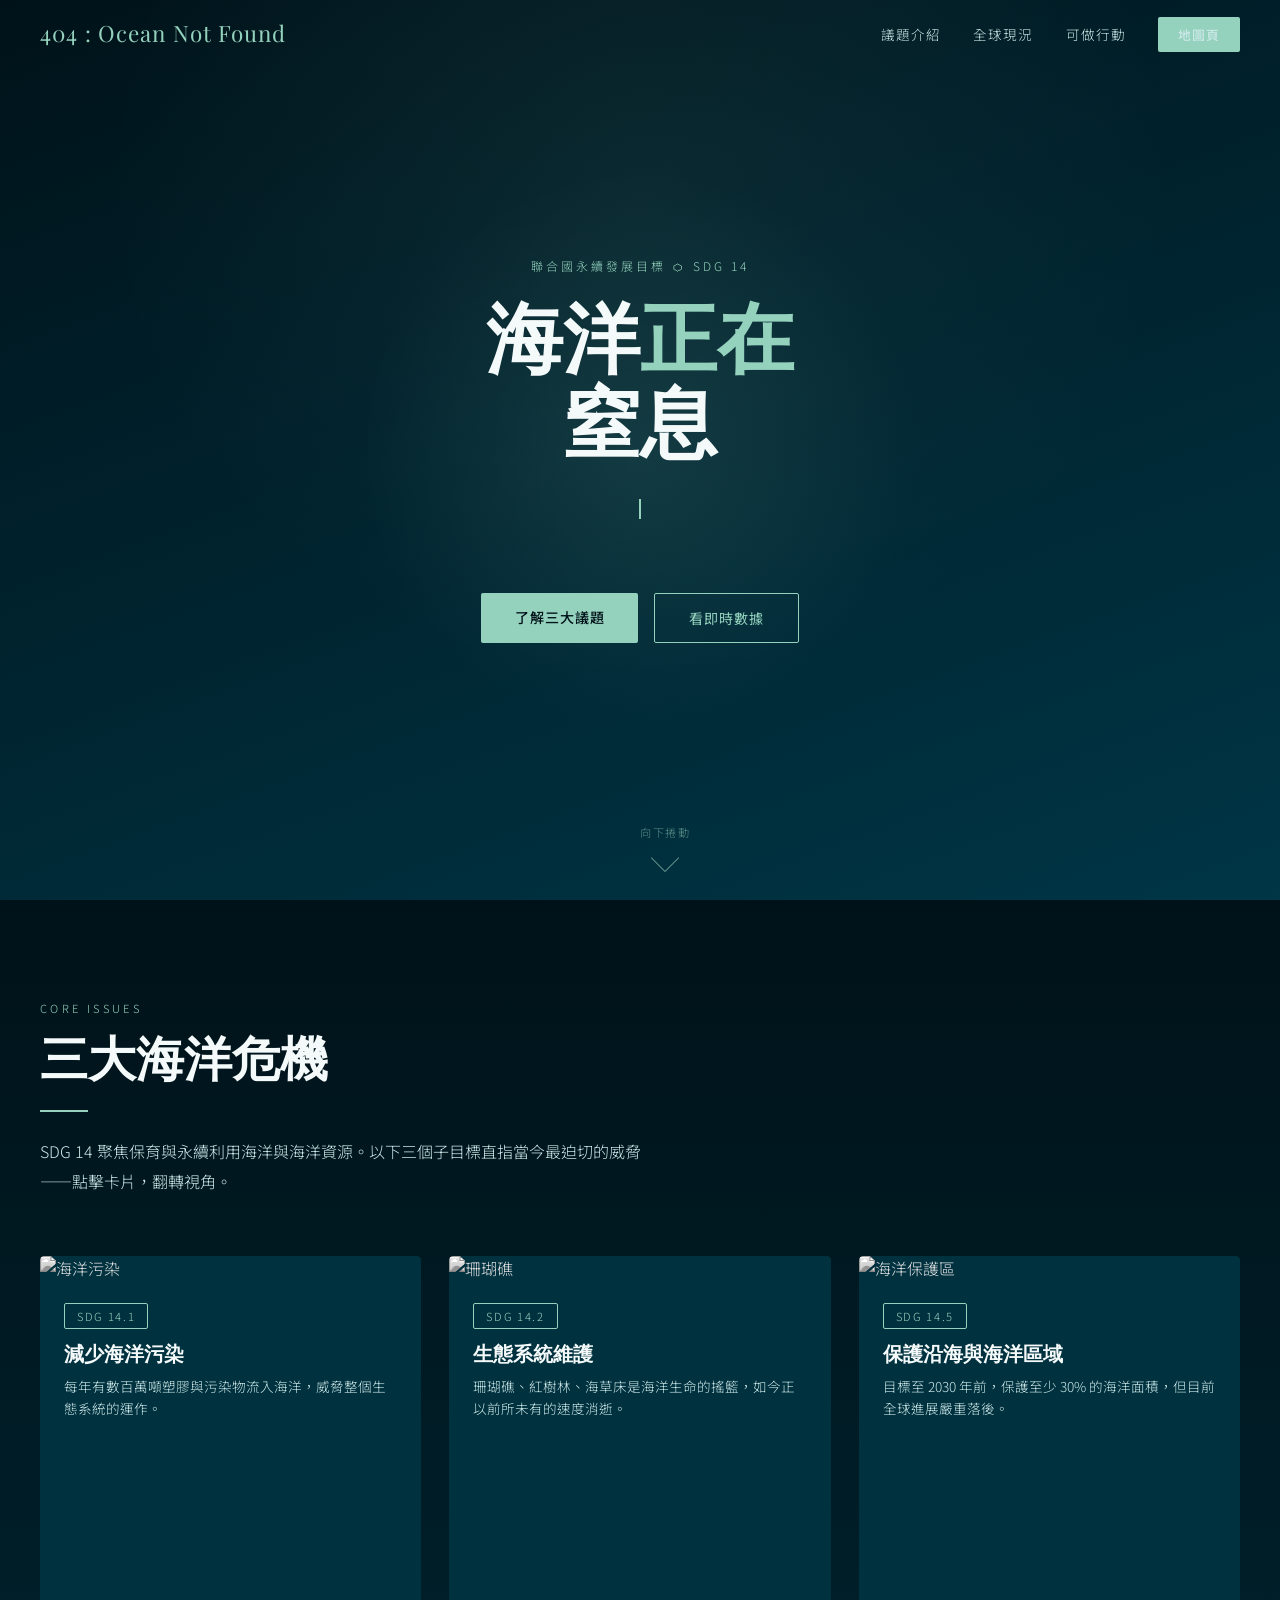
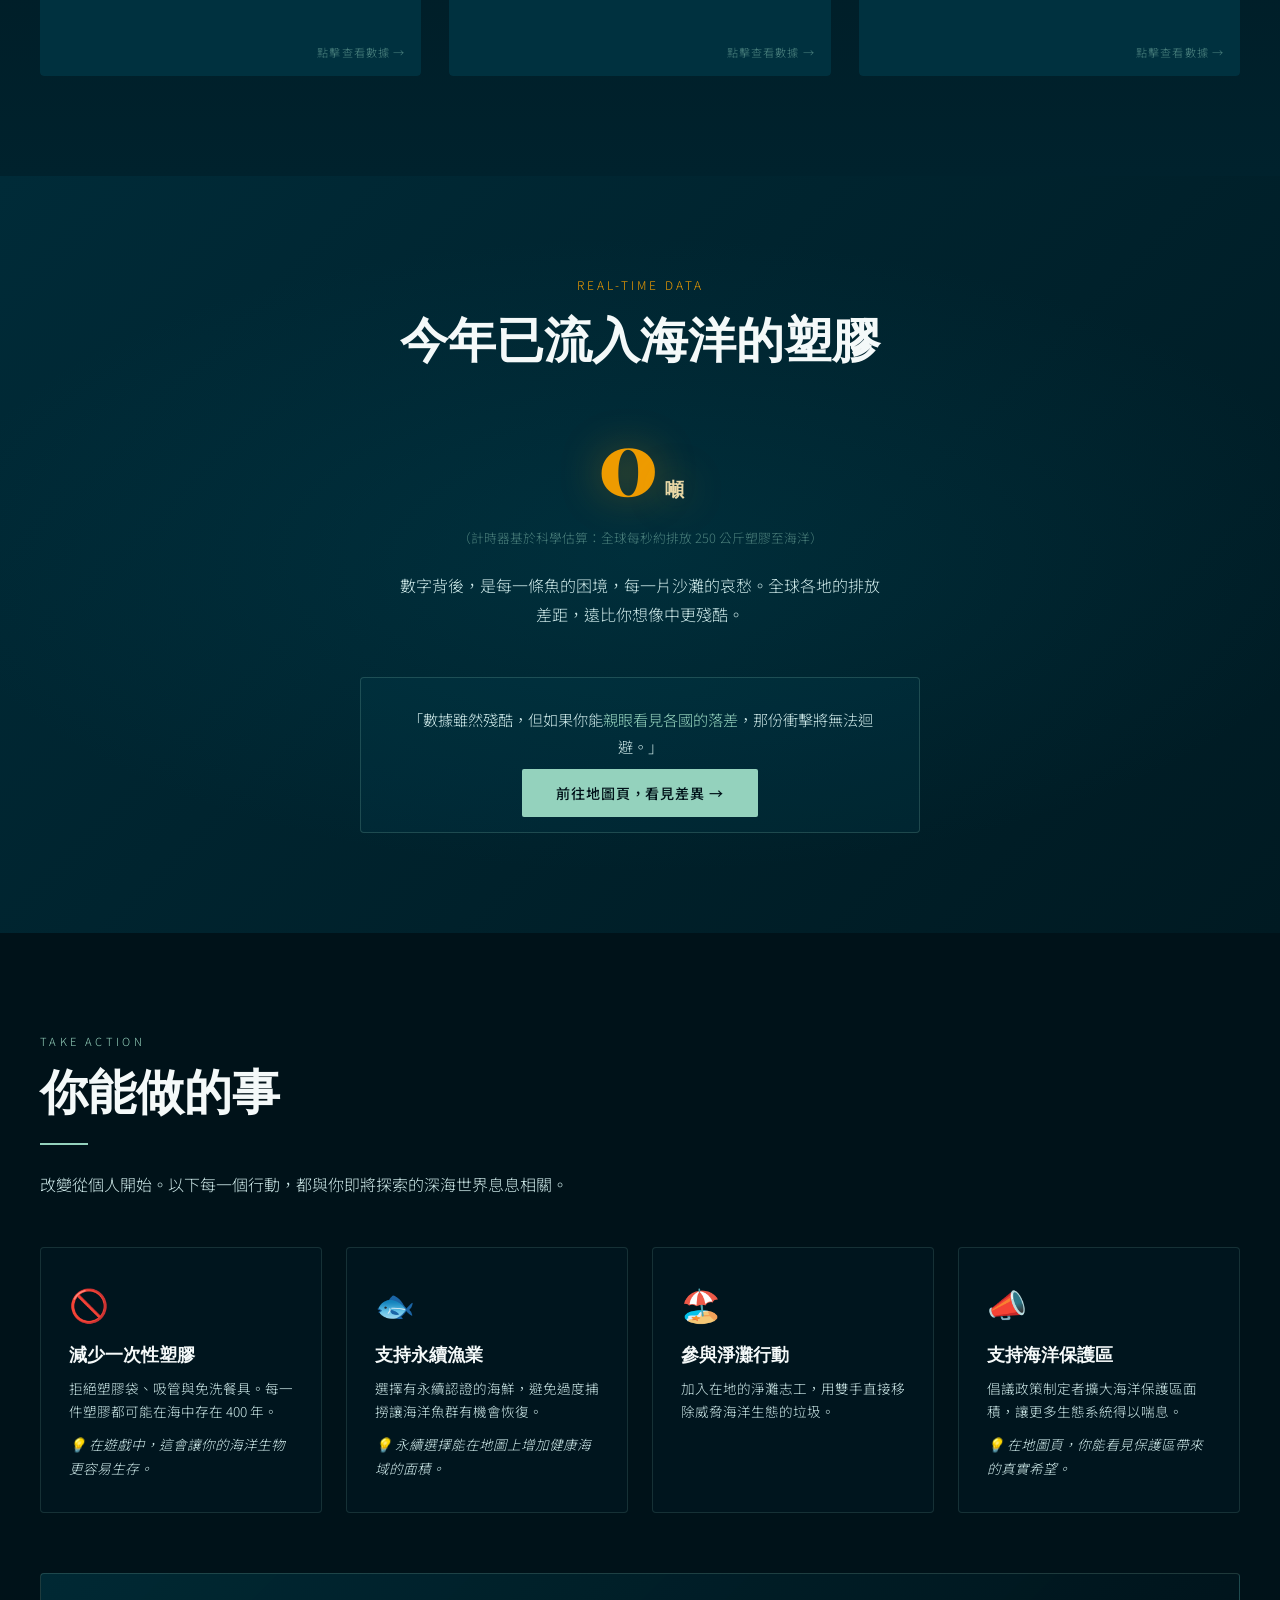
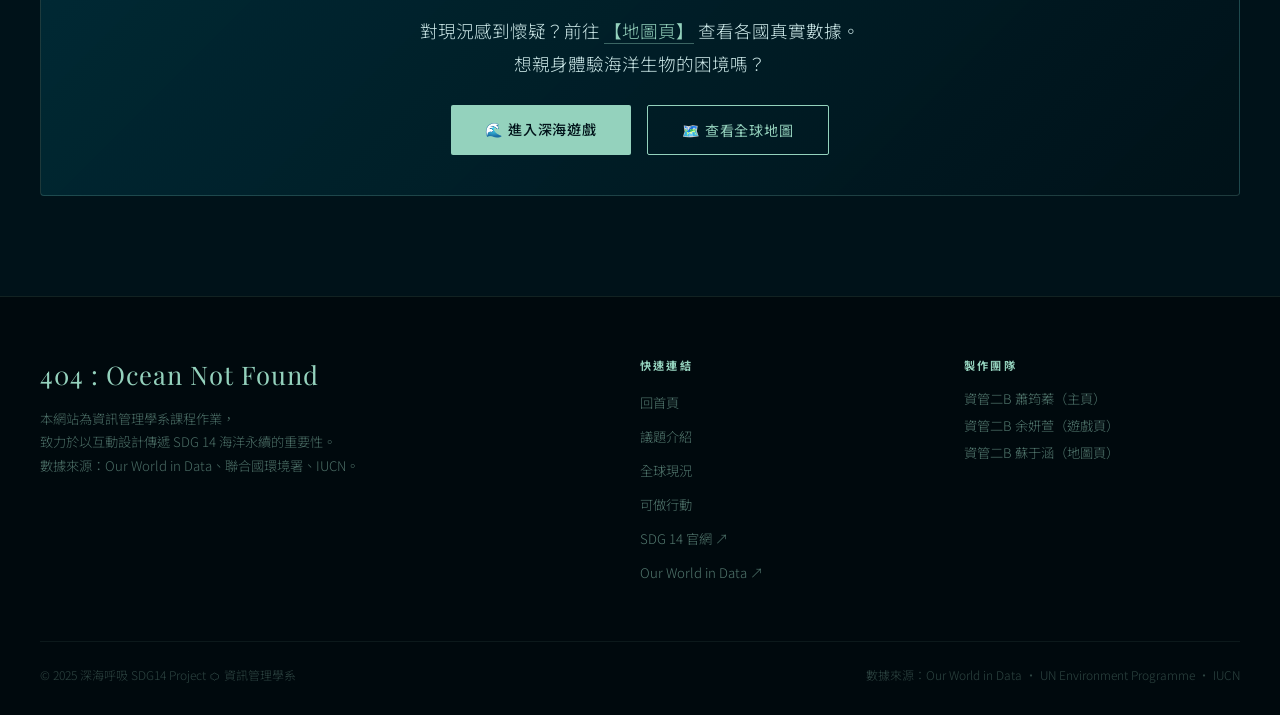
==== index.html @ afb2bb62 "4/29" ====
<!DOCTYPE html>
<html lang="zh-TW">
<head>
  <meta charset="UTF-8" />
  <meta name="viewport" content="width=device-width, initial-scale=1.0" />
  <title>深海呼吸 — SDG 14 海洋生命</title>
  <link rel="preconnect" href="https://fonts.googleapis.com" />
  <link rel="preconnect" href="https://fonts.gstatic.com" crossorigin />
  <link href="https://fonts.googleapis.com/css2?family=Playfair+Display:wght@700;900&family=Noto+Sans+TC:wght@300;400;500&display=swap" rel="stylesheet" />
  <link rel="stylesheet" href="https://cdnjs.cloudflare.com/ajax/libs/aos/2.3.4/aos.css" />

  <style>
    /* ===== CSS VARIABLES ===== */
    :root {
      --deep:   #001219;
      --dark:   #005F73;
      --mid:    #0A7088;
      --mint:   #94D2BD;
      --warn:   #EE9B00;
      --light:  #E9D8A6;
      --white:  #F4F9F9;
      --text:   #cce8e8;
    }

    /* ===== RESET & BASE ===== */
    *, *::before, *::after { box-sizing: border-box; margin: 0; padding: 0; }
    html { scroll-behavior: smooth; }
    body {
      background: var(--deep);
      color: var(--text);
      font-family: 'Noto Sans TC', sans-serif;
      font-weight: 300;
      overflow-x: hidden;
    }

    /* ===== NAVBAR ===== */
    #navbar {
      position: fixed; top: 0; left: 0; width: 100%; z-index: 1000;
      padding: 18px 40px;
      display: flex; align-items: center; justify-content: space-between;
      transition: background 0.5s, backdrop-filter 0.5s, box-shadow 0.5s;
    }
    #navbar.scrolled {
      background: rgba(0,18,25,0.92);
      backdrop-filter: blur(14px);
      box-shadow: 0 2px 24px rgba(0,0,0,0.5);
    }
    .nav-logo {
      font-family: 'Playfair Display', serif;
      font-size: 1.4rem;
      color: var(--mint);
      letter-spacing: 0.04em;
    }
    .nav-links { display: flex; gap: 32px; list-style: none; }
    .nav-links a {
      color: var(--text); text-decoration: none; font-size: 0.85rem;
      letter-spacing: 0.08em; text-transform: uppercase;
      position: relative; padding-bottom: 4px;
      transition: color 0.3s;
    }
    .nav-links a::after {
      content: ''; position: absolute; bottom: 0; left: 0;
      width: 0; height: 1px; background: var(--mint);
      transition: width 0.3s;
    }
    .nav-links a:hover { color: var(--mint); }
    .nav-links a:hover::after { width: 100%; }

    /* ===== HERO ===== */
    #hero {
      position: relative; height: 100vh; overflow: hidden;
      display: flex; align-items: center; justify-content: center;
    }
    .hero-bg {
      position: absolute; inset: 0;
      background: linear-gradient(160deg, #001219 0%, #003d4f 40%, #005F73 70%, #001219 100%);
      background-size: 300% 300%;
      animation: oceanFlow 12s ease-in-out infinite;
    }
    @keyframes oceanFlow {
      0%   { background-position: 0% 50%; }
      50%  { background-position: 100% 50%; }
      100% { background-position: 0% 50%; }
    }
    /* Light ray overlay */
    .hero-bg::before {
      content: '';
      position: absolute; inset: 0;
      background: radial-gradient(ellipse 60% 80% at 50% 20%, rgba(148,210,189,0.07) 0%, transparent 70%);
      animation: rayPulse 8s ease-in-out infinite;
    }
    @keyframes rayPulse {
      0%, 100% { opacity: 0.5; transform: scaleY(1); }
      50%       { opacity: 1;   transform: scaleY(1.15); }
    }

    /* Bubbles */
    .bubbles { position: absolute; inset: 0; pointer-events: none; overflow: hidden; }
    .bubble {
      position: absolute; border-radius: 50%;
      border: 1px solid rgba(148,210,189,0.3);
      animation: rise linear infinite;
      bottom: -60px;
    }
    .bubble:nth-child(1)  { width:10px; height:10px; left:10%;  animation-duration:12s; animation-delay:0s;  }
    .bubble:nth-child(2)  { width:16px; height:16px; left:25%;  animation-duration:16s; animation-delay:2s;  }
    .bubble:nth-child(3)  { width:7px;  height:7px;  left:40%;  animation-duration:10s; animation-delay:1s;  }
    .bubble:nth-child(4)  { width:20px; height:20px; left:55%;  animation-duration:18s; animation-delay:4s;  }
    .bubble:nth-child(5)  { width:12px; height:12px; left:70%;  animation-duration:14s; animation-delay:0.5s; }
    .bubble:nth-child(6)  { width:8px;  height:8px;  left:82%;  animation-duration:11s; animation-delay:3s;  }
    .bubble:nth-child(7)  { width:14px; height:14px; left:90%;  animation-duration:15s; animation-delay:1.5s; }
    .bubble:nth-child(8)  { width:6px;  height:6px;  left:5%;   animation-duration:9s;  animation-delay:2.5s; }
    @keyframes rise {
      0%   { transform: translateY(0) translateX(0); opacity: 0; }
      10%  { opacity: 1; }
      90%  { opacity: 0.6; }
      100% { transform: translateY(-110vh) translateX(20px); opacity: 0; }
    }

    /* Mouse parallax glow */
    #hero-glow {
      position: absolute; inset: 0; pointer-events: none;
      background: radial-gradient(circle 400px at 50% 50%, rgba(148,210,189,0.1) 0%, transparent 70%);
      transition: background 0.1s;
    }

    /* Hero content */
    .hero-content {
      position: relative; z-index: 2;
      text-align: center; padding: 0 20px;
    }
    .hero-eyebrow {
      font-size: 0.75rem; letter-spacing: 0.25em; text-transform: uppercase;
      color: var(--mint); opacity: 0;
      animation: fadeUp 1s 0.4s forwards;
    }
    .hero-title {
      font-family: 'Playfair Display', serif;
      font-size: clamp(2.8rem, 6vw, 5.5rem);
      line-height: 1.1; font-weight: 900;
      color: var(--white); margin: 18px 0 28px;
      opacity: 0;
      animation: fadeUp 1s 0.8s forwards;
    }
    .hero-title span { color: var(--mint); }
    #typewriter-text {
      font-size: clamp(0.95rem, 1.8vw, 1.15rem);
      line-height: 1.9; color: var(--text);
      max-width: 680px; margin: 0 auto 40px;
      min-height: 3.5em;
      opacity: 0;
      animation: fadeUp 1s 1.2s forwards;
    }
    #cursor { display: inline-block; width: 2px; height: 1.1em; background: var(--mint); vertical-align: middle; animation: blink 0.7s infinite; }
    @keyframes blink { 0%,100%{opacity:1} 50%{opacity:0} }
    .hero-cta {
      opacity: 0;
      animation: fadeUp 1s 1.6s forwards;
      display: flex; gap: 16px; justify-content: center; flex-wrap: wrap;
    }
    .btn-primary {
      padding: 14px 34px; border-radius: 2px;
      background: var(--mint); color: var(--deep);
      font-family: 'Noto Sans TC', sans-serif; font-weight: 500;
      font-size: 0.88rem; letter-spacing: 0.06em;
      text-decoration: none; border: none; cursor: pointer;
      transition: transform 0.25s, box-shadow 0.25s, background 0.25s;
    }
    .btn-primary:hover { background: #b3e0d0; transform: translateY(-2px); box-shadow: 0 8px 30px rgba(148,210,189,0.3); }
    .btn-outline {
      padding: 14px 34px; border-radius: 2px;
      background: transparent; color: var(--mint);
      border: 1px solid var(--mint);
      font-family: 'Noto Sans TC', sans-serif; font-weight: 400;
      font-size: 0.88rem; letter-spacing: 0.06em;
      text-decoration: none; cursor: pointer;
      transition: transform 0.25s, background 0.25s, color 0.25s;
    }
    .btn-outline:hover { background: rgba(148,210,189,0.1); transform: translateY(-2px); }

    @keyframes fadeUp {
      from { opacity: 0; transform: translateY(30px); }
      to   { opacity: 1; transform: translateY(0); }
    }

    /* Scroll indicator */
    .scroll-hint {
      position: absolute; bottom: 32px; left: 50%; transform: translateX(-50%);
      display: flex; flex-direction: column; align-items: center; gap: 8px;
      opacity: 0; animation: fadeUp 1s 2s forwards;
    }
    .scroll-hint span { font-size: 0.7rem; letter-spacing: 0.15em; text-transform: uppercase; color: rgba(148,210,189,0.6); }
    .scroll-arrow {
      width: 20px; height: 20px; border-right: 1px solid rgba(148,210,189,0.6);
      border-bottom: 1px solid rgba(148,210,189,0.6);
      transform: rotate(45deg);
      animation: bounce 2s infinite;
    }
    @keyframes bounce { 0%,100%{transform:rotate(45deg) translateY(0)} 50%{transform:rotate(45deg) translateY(6px)} }

    /* ===== SECTION COMMONS ===== */
    section { padding: 100px 40px; }
    .section-label {
      font-size: 0.7rem; letter-spacing: 0.3em; text-transform: uppercase;
      color: var(--mint); margin-bottom: 12px;
    }
    .section-title {
      font-family: 'Playfair Display', serif;
      font-size: clamp(2rem, 4vw, 3rem);
      color: var(--white); line-height: 1.2; font-weight: 700;
      margin-bottom: 20px;
    }
    .section-desc {
      font-size: 1rem; line-height: 1.9; color: var(--text);
      max-width: 620px;
    }
    .divider {
      width: 48px; height: 2px; background: var(--mint);
      margin: 24px 0;
    }
    .container { max-width: 1200px; margin: 0 auto; }

    /* ===== SDG CARDS ===== */
    #issues { background: linear-gradient(180deg, var(--deep) 0%, #00222d 100%); }
    .cards-grid {
      display: grid;
      grid-template-columns: repeat(auto-fit, minmax(300px, 1fr));
      gap: 28px; margin-top: 60px;
    }
    .sdg-card {
      position: relative; border-radius: 4px; overflow: hidden;
      cursor: pointer; height: 420px;
      perspective: 1000px;
    }
    .card-inner {
      position: relative; width: 100%; height: 100%;
      transform-style: preserve-3d;
      transition: transform 0.7s cubic-bezier(0.4,0,0.2,1);
    }
    .sdg-card.flipped .card-inner { transform: rotateY(180deg); }

    .card-front, .card-back {
      position: absolute; inset: 0; border-radius: 4px;
      backface-visibility: hidden;
      -webkit-backface-visibility: hidden;
    }
    .card-front {
      overflow: hidden;
      background: #00313f;
    }
    .card-front img {
      width: 100%; height: 65%; object-fit: cover;
      filter: grayscale(100%);
      transition: filter 0.5s;
    }
    .sdg-card:hover .card-front img { filter: grayscale(0%); }
    .card-front-body { padding: 22px 24px; }
    .card-tag {
      display: inline-block; padding: 4px 12px;
      border: 1px solid var(--mint); border-radius: 2px;
      font-size: 0.7rem; letter-spacing: 0.15em; color: var(--mint);
      margin-bottom: 10px;
    }
    .card-front-body h3 {
      font-family: 'Playfair Display', serif; font-size: 1.25rem;
      color: var(--white); margin-bottom: 8px;
    }
    .card-front-body p { font-size: 0.85rem; line-height: 1.6; color: var(--text); }
    .flip-hint {
      position: absolute; bottom: 16px; right: 16px;
      font-size: 0.7rem; letter-spacing: 0.1em; color: rgba(148,210,189,0.5);
    }
    .card-back {
      transform: rotateY(180deg);
      background: #003847;
      padding: 32px;
      display: flex; flex-direction: column; justify-content: space-between;
    }
    .card-back h3 {
      font-family: 'Playfair Display', serif; font-size: 1.3rem;
      color: var(--mint); margin-bottom: 16px;
    }
    .card-back p { font-size: 0.88rem; line-height: 1.75; color: var(--text); }
    .card-stat {
      font-family: 'Playfair Display', serif;
      font-size: 2.5rem; color: var(--warn);
      font-weight: 700; margin: 16px 0 4px;
    }
    .card-stat-label { font-size: 0.78rem; color: var(--text); letter-spacing: 0.05em; }

    /* Progress bar */
    .progress-wrap { margin-top: 20px; }
    .progress-label { display: flex; justify-content: space-between; margin-bottom: 8px; font-size: 0.78rem; color: var(--text); }
    .progress-bar {
      height: 6px; background: rgba(255,255,255,0.1); border-radius: 3px; overflow: hidden;
    }
    .progress-fill {
      height: 100%; background: linear-gradient(90deg, var(--mint), var(--dark));
      border-radius: 3px; width: 0;
      transition: width 1.5s cubic-bezier(0.4,0,0.2,1) 0.3s;
    }

    /* ===== COUNTER SECTION ===== */
    #counter-section {
      background: linear-gradient(135deg, #002b38 0%, #001a22 100%);
      position: relative; overflow: hidden;
      text-align: center;
    }
    #counter-section::before {
      content: '';
      position: absolute; inset: 0;
      background: radial-gradient(ellipse 80% 60% at 50% 50%, rgba(0,95,115,0.2), transparent 70%);
    }
    .counter-box { position: relative; z-index: 2; }
    .counter-eyebrow { font-size: 0.75rem; letter-spacing: 0.25em; color: var(--warn); text-transform: uppercase; margin-bottom: 16px; }
    #plastic-counter {
      font-family: 'Playfair Display', serif;
      font-size: clamp(3rem, 7vw, 6rem);
      color: var(--warn); font-weight: 900;
      letter-spacing: -0.02em;
      text-shadow: 0 0 40px rgba(238,155,0,0.4);
    }
    .counter-unit { font-size: 1.2rem; color: var(--light); margin-left: 8px; }
    .counter-desc { font-size: 1rem; color: var(--text); margin-top: 16px; max-width: 480px; margin-left: auto; margin-right: auto; line-height: 1.8; }
    .counter-sub { font-size: 0.8rem; color: rgba(148,210,189,0.5); margin-top: 10px; }
    .map-teaser {
      margin-top: 48px; padding: 28px 32px;
      border: 1px solid rgba(148,210,189,0.2); border-radius: 4px;
      max-width: 560px; margin-left: auto; margin-right: auto;
      background: rgba(0,95,115,0.12);
    }
    .map-teaser p { font-size: 0.95rem; line-height: 1.8; color: var(--text); margin-bottom: 20px; }
    .map-teaser p em { color: var(--mint); font-style: normal; }

    /* ===== ACTIONS ===== */
    #actions { background: var(--deep); }
    .actions-grid {
      display: grid; grid-template-columns: repeat(auto-fit, minmax(260px, 1fr));
      gap: 24px; margin-top: 48px;
    }
    .action-item {
      padding: 32px 28px;
      border: 1px solid rgba(148,210,189,0.15); border-radius: 4px;
      background: rgba(0,95,115,0.06);
      transition: border-color 0.3s, transform 0.3s, background 0.3s;
    }
    .action-item:hover {
      border-color: rgba(148,210,189,0.5);
      transform: translateY(-4px);
      background: rgba(0,95,115,0.14);
    }
    .action-icon { font-size: 2rem; margin-bottom: 16px; }
    .action-item h4 {
      font-family: 'Playfair Display', serif; font-size: 1.1rem;
      color: var(--white); margin-bottom: 10px;
    }
    .action-item p { font-size: 0.85rem; line-height: 1.7; color: var(--text); }
    .action-game-note { font-size: 0.75rem; color: var(--mint); margin-top: 10px; font-style: italic; }
    .cta-banner {
      margin-top: 60px; padding: 40px;
      background: linear-gradient(135deg, rgba(0,95,115,0.3), rgba(0,18,25,0.5));
      border: 1px solid rgba(148,210,189,0.2); border-radius: 4px;
      text-align: center;
    }
    .cta-banner p {
      font-size: 1.1rem; line-height: 1.9; color: var(--text); margin-bottom: 24px;
    }
    .cta-banner p a { color: var(--mint); text-decoration: none; border-bottom: 1px solid rgba(148,210,189,0.4); }
    .cta-banner-btns { display: flex; gap: 16px; justify-content: center; flex-wrap: wrap; }

    /* ===== FOOTER ===== */
    footer {
      background: #00090d;
      padding: 60px 40px 32px;
      border-top: 1px solid rgba(148,210,189,0.12);
    }
    .footer-grid {
      max-width: 1200px; margin: 0 auto;
      display: grid; grid-template-columns: 2fr 1fr 1fr; gap: 48px;
      margin-bottom: 48px;
    }
    .footer-brand .nav-logo { font-size: 1.6rem; display: block; margin-bottom: 16px; }
    .footer-brand p { font-size: 0.83rem; line-height: 1.8; color: rgba(148,210,189,0.5); }
    .footer-col h5 {
      font-size: 0.7rem; letter-spacing: 0.2em; text-transform: uppercase;
      color: var(--mint); margin-bottom: 16px;
    }
    .footer-col ul { list-style: none; }
    .footer-col ul li { margin-bottom: 10px; }
    .footer-col ul li a {
      font-size: 0.83rem; color: rgba(148,210,189,0.55);
      text-decoration: none; transition: color 0.3s;
    }
    .footer-col ul li a:hover { color: var(--mint); }
    .footer-members { display: flex; flex-direction: column; gap: 8px; }
    .member-item { font-size: 0.83rem; color: rgba(148,210,189,0.55); }
    .member-item span { color: rgba(148,210,189,0.3); margin-left: 8px; font-size: 0.75rem; }
    .footer-bottom {
      max-width: 1200px; margin: 0 auto;
      padding-top: 24px; border-top: 1px solid rgba(148,210,189,0.08);
      display: flex; justify-content: space-between; align-items: center; flex-wrap: wrap; gap: 12px;
    }
    .footer-bottom p { font-size: 0.75rem; color: rgba(148,210,189,0.3); }

    /* ===== RWD ===== */
    @media (max-width: 768px) {
      section { padding: 70px 20px; }
      #navbar { padding: 14px 20px; }
      .nav-links { gap: 16px; }
      .nav-links a { font-size: 0.75rem; }
      .footer-grid { grid-template-columns: 1fr; gap: 32px; }
      .footer-bottom { flex-direction: column; text-align: center; }
    }
    @media (max-width: 480px) {
      .nav-links { display: none; }
    }
  </style>
</head>
<body>

  <!-- NAVBAR -->
  <nav id="navbar">
    <span class="nav-logo">404 : Ocean Not Found</span>
    <ul class="nav-links">
      <li><a href="#issues">議題介紹</a></li>
      <li><a href="#counter-section">全球現況</a></li>
      <li><a href="#actions">可做行動</a></li>
      <li><a href="map.html" class="btn-primary" style="padding:8px 20px;font-size:0.8rem;">地圖頁</a></li>
    </ul>
  </nav>

  <!-- HERO -->
  <section id="hero">
    <div class="hero-bg"></div>
    <div id="hero-glow"></div>
    <div class="bubbles">
      <div class="bubble"></div><div class="bubble"></div>
      <div class="bubble"></div><div class="bubble"></div>
      <div class="bubble"></div><div class="bubble"></div>
      <div class="bubble"></div><div class="bubble"></div>
    </div>
    <div class="hero-content">
      <p class="hero-eyebrow">聯合國永續發展目標 ⬡ SDG 14</p>
      <h1 class="hero-title">海洋<span>正在</span><br>窒息</h1>
      <p id="typewriter-text"><span id="tw-span"></span><span id="cursor"></span></p>
      <div class="hero-cta">
        <a href="#issues" class="btn-primary">了解三大議題</a>
        <a href="#counter-section" class="btn-outline">看即時數據</a>
      </div>
    </div>
    <div class="scroll-hint">
      <span>向下捲動</span>
      <div class="scroll-arrow"></div>
    </div>
  </section>

  <!-- ISSUES -->
  <section id="issues">
    <div class="container">
      <p class="section-label" data-aos="fade-up">Core Issues</p>
      <h2 class="section-title" data-aos="fade-up" data-aos-delay="80">三大海洋危機</h2>
      <div class="divider" data-aos="fade-up" data-aos-delay="160"></div>
      <p class="section-desc" data-aos="fade-up" data-aos-delay="200">SDG 14 聚焦保育與永續利用海洋與海洋資源。以下三個子目標直指當今最迫切的威脅——點擊卡片，翻轉視角。</p>

      <div class="cards-grid">
        <!-- Card 14.1 -->
        <div class="sdg-card" data-aos="fade-right" data-aos-delay="100" onclick="flipCard(this)">
          <div class="card-inner">
            <div class="card-front">
              <img src="https://images.unsplash.com/photo-1483683804023-6ccdb62f86ef?w=600&q=80" alt="海洋污染" />
              <div class="card-front-body">
                <span class="card-tag">SDG 14.1</span>
                <h3>減少海洋污染</h3>
                <p>每年有數百萬噸塑膠與污染物流入海洋，威脅整個生態系統的運作。</p>
              </div>
              <span class="flip-hint">點擊查看數據 →</span>
            </div>
            <div class="card-back">
              <div>
                <h3>污染的真實代價</h3>
                <p>全球每年有超過 800 萬噸塑膠垃圾流入海洋。這些塑膠碎裂成微塑膠，進入食物鏈，最終回到人類餐桌上。</p>
                <div class="card-stat">800萬</div>
                <div class="card-stat-label">噸 / 每年進入海洋的塑膠量</div>
              </div>
              <div>
                <div class="progress-wrap">
                  <div class="progress-label"><span>目標達成進度（2030）</span><span>32%</span></div>
                  <div class="progress-bar"><div class="progress-fill" data-width="32"></div></div>
                </div>
              </div>
            </div>
          </div>
        </div>

        <!-- Card 14.2 -->
        <div class="sdg-card" data-aos="fade-up" data-aos-delay="200" onclick="flipCard(this)">
          <div class="card-inner">
            <div class="card-front">
              <img src="https://images.unsplash.com/photo-1518020382113-a7e8fc38eac9?w=600&q=80" alt="珊瑚礁" />
              <div class="card-front-body">
                <span class="card-tag">SDG 14.2</span>
                <h3>生態系統維護</h3>
                <p>珊瑚礁、紅樹林、海草床是海洋生命的搖籃，如今正以前所未有的速度消逝。</p>
              </div>
              <span class="flip-hint">點擊查看數據 →</span>
            </div>
            <div class="card-back">
              <div>
                <h3>珊瑚礁的哀鳴</h3>
                <p>自 1950 年代以來，全球已有超過 50% 的珊瑚礁消失。海水溫度每上升 1°C，就可能引發大規模珊瑚白化，而氣候變遷讓這一威脅持續加劇。</p>
                <div class="card-stat">50%+</div>
                <div class="card-stat-label">全球珊瑚礁已消失比例</div>
              </div>
              <div>
                <div class="progress-wrap">
                  <div class="progress-label"><span>生態恢復力指數</span><span>41%</span></div>
                  <div class="progress-bar"><div class="progress-fill" data-width="41"></div></div>
                </div>
              </div>
            </div>
          </div>
        </div>

        <!-- Card 14.5 -->
        <div class="sdg-card" data-aos="fade-left" data-aos-delay="300" onclick="flipCard(this)">
          <div class="card-inner">
            <div class="card-front">
              <img src="https://images.unsplash.com/photo-1534158914592-062992fbe900?w=600&q=80" alt="海洋保護區" />
              <div class="card-front-body">
                <span class="card-tag">SDG 14.5</span>
                <h3>保護沿海與海洋區域</h3>
                <p>目標至 2030 年前，保護至少 30% 的海洋面積，但目前全球進展嚴重落後。</p>
              </div>
              <span class="flip-hint">點擊查看數據 →</span>
            </div>
            <div class="card-back">
              <div>
                <h3>保護區的缺口</h3>
                <p>目前全球僅有約 8.2% 的海洋受到保護，距離 2030 年 30% 的目標仍有巨大缺口。設立海洋保護區是讓生態系統得以喘息與恢復的最直接手段。</p>
                <div class="card-stat">8.2%</div>
                <div class="card-stat-label">目前受保護海洋面積（目標：30%）</div>
              </div>
              <div>
                <div class="progress-wrap">
                  <div class="progress-label"><span>30×30 目標達成進度</span><span>8.2%</span></div>
                  <div class="progress-bar"><div class="progress-fill" data-width="27"></div></div>
                </div>
              </div>
            </div>
          </div>
        </div>
      </div>
    </div>
  </section>

  <!-- COUNTER -->
  <section id="counter-section">
    <div class="container counter-box">
      <p class="counter-eyebrow" data-aos="fade-up">Real-Time Data</p>
      <h2 class="section-title" data-aos="fade-up" data-aos-delay="80" style="margin-bottom:8px;">今年已流入海洋的塑膠</h2>
      <div style="margin-top:32px;" data-aos="fade-up" data-aos-delay="160">
        <div id="plastic-counter">0<span class="counter-unit">噸</span></div>
        <p class="counter-sub">（計時器基於科學估算：全球每秒約排放 250 公斤塑膠至海洋）</p>
        <p class="counter-desc" style="margin-top:24px;">數字背後，是每一條魚的困境，每一片沙灘的哀愁。全球各地的排放差距，遠比你想像中更殘酷。</p>
      </div>
      <div class="map-teaser" data-aos="fade-up" data-aos-delay="240">
        <p>「數據雖然殘酷，但如果你能<em>親眼看見各國的落差</em>，那份衝擊將無法迴避。」</p>
        <a href="map.html" class="btn-primary">前往地圖頁，看見差異 →</a>
      </div>
    </div>
  </section>

  <!-- ACTIONS -->
  <section id="actions">
    <div class="container">
      <p class="section-label" data-aos="fade-up">Take Action</p>
      <h2 class="section-title" data-aos="fade-up" data-aos-delay="80">你能做的事</h2>
      <div class="divider" data-aos="fade-up" data-aos-delay="160"></div>
      <p class="section-desc" data-aos="fade-up" data-aos-delay="200">改變從個人開始。以下每一個行動，都與你即將探索的深海世界息息相關。</p>

      <div class="actions-grid">
        <div class="action-item" data-aos="fade-up" data-aos-delay="100">
          <div class="action-icon">🚫</div>
          <h4>減少一次性塑膠</h4>
          <p>拒絕塑膠袋、吸管與免洗餐具。每一件塑膠都可能在海中存在 400 年。</p>
          <p class="action-game-note">💡 在遊戲中，這會讓你的海洋生物更容易生存。</p>
        </div>
        <div class="action-item" data-aos="fade-up" data-aos-delay="180">
          <div class="action-icon">🐟</div>
          <h4>支持永續漁業</h4>
          <p>選擇有永續認證的海鮮，避免過度捕撈讓海洋魚群有機會恢復。</p>
          <p class="action-game-note">💡 永續選擇能在地圖上增加健康海域的面積。</p>
        </div>
        <div class="action-item" data-aos="fade-up" data-aos-delay="260">
          <div class="action-icon">🏖️</div>
          <h4>參與淨灘行動</h4>
          <p>加入在地的淨灘志工，用雙手直接移除威脅海洋生態的垃圾。</p>
        </div>
        <div class="action-item" data-aos="fade-up" data-aos-delay="340">
          <div class="action-icon">📣</div>
          <h4>支持海洋保護區</h4>
          <p>倡議政策制定者擴大海洋保護區面積，讓更多生態系統得以喘息。</p>
          <p class="action-game-note">💡 在地圖頁，你能看見保護區帶來的真實希望。</p>
        </div>
      </div>

      <div class="cta-banner" data-aos="fade-up" data-aos-delay="200">
        <p>對現況感到懷疑？前往 <a href="map.html">【地圖頁】</a> 查看各國真實數據。<br>
        想親身體驗海洋生物的困境嗎？</p>
        <div class="cta-banner-btns">
          <a href="claude/index.html" class="btn-primary">🌊 進入深海遊戲</a>
          <a href="map.html" class="btn-outline">🗺️ 查看全球地圖</a>
        </div>
      </div>
    </div>
  </section>

  <!-- FOOTER -->
  <footer>
    <div class="footer-grid">
      <div class="footer-brand">
        <span class="nav-logo">404 : Ocean Not Found</span>
        <p>本網站為資訊管理學系課程作業，<br>致力於以互動設計傳遞 SDG 14 海洋永續的重要性。<br>數據來源：Our World in Data、聯合國環境署、IUCN。</p>
      </div>
      <div class="footer-col">
        <h5>快速連結</h5>
        <ul>
          <li><a href="#hero">回首頁</a></li>
          <li><a href="#issues">議題介紹</a></li>
          <li><a href="#counter-section">全球現況</a></li>
          <li><a href="#actions">可做行動</a></li>
          <li><a href="https://sdgs.un.org/goals/goal14" target="_blank">SDG 14 官網 ↗</a></li>
          <li><a href="https://ourworldindata.org/ocean-plastics" target="_blank">Our World in Data ↗</a></li>
        </ul>
      </div>
      <div class="footer-col">
        <h5>製作團隊</h5>
        <div class="footer-members">
          <div class="member-item">資管二B 蕭筠蓁（主頁）</div>
          <div class="member-item">資管二B 余妍萱（遊戲頁）</div>
          <div class="member-item">資管二B 蘇于涵（地圖頁）</div>
        </div>
      </div>
    </div>
    <div class="footer-bottom">
      <p>© 2025 深海呼吸 SDG14 Project ⬡ 資訊管理學系</p>
      <p>數據來源：Our World in Data · UN Environment Programme · IUCN</p>
    </div>
  </footer>

  <!-- AOS Library -->
  <script src="https://cdnjs.cloudflare.com/ajax/libs/aos/2.3.4/aos.js"></script>

  <script>
    // ===== AOS Init =====
    AOS.init({ duration: 800, once: true, offset: 80 });

    // ===== Navbar scroll =====
    const navbar = document.getElementById('navbar');
    window.addEventListener('scroll', () => {
      navbar.classList.toggle('scrolled', window.scrollY > 60);
    });

    // ===== Mouse parallax glow =====
    const heroGlow = document.getElementById('hero-glow');
    document.getElementById('hero').addEventListener('mousemove', (e) => {
      const x = (e.clientX / window.innerWidth) * 100;
      const y = (e.clientY / window.innerHeight) * 100;
      heroGlow.style.background = `radial-gradient(circle 500px at ${x}% ${y}%, rgba(148,210,189,0.12) 0%, transparent 70%)`;
    });

    // ===== Typewriter =====
    const messages = [
      "人類的每一口呼吸，有 50% 的氧氣來自海洋。",
      "但現在，它正在窒息。",
      "每分鐘，有一台垃圾車份量的塑膠流入大海。",
      "這一刻，你還能做些什麼？"
    ];
    const twSpan = document.getElementById('tw-span');
    let msgIdx = 0, charIdx = 0, deleting = false, pauseTimer = null;

    function typeNext() {
      const msg = messages[msgIdx];
      if (!deleting) {
        twSpan.textContent = msg.slice(0, ++charIdx);
        if (charIdx === msg.length) {
          deleting = true;
          pauseTimer = setTimeout(typeNext, 2400);
          return;
        }
      } else {
        twSpan.textContent = msg.slice(0, --charIdx);
        if (charIdx === 0) {
          deleting = false;
          msgIdx = (msgIdx + 1) % messages.length;
        }
      }
      setTimeout(typeNext, deleting ? 40 : 70);
    }
    setTimeout(typeNext, 2200);

    // ===== Card flip =====
    function flipCard(card) {
      card.classList.toggle('flipped');
      // Trigger progress bars on flip
      if (card.classList.contains('flipped')) {
        card.querySelectorAll('.progress-fill').forEach(bar => {
          bar.style.width = bar.dataset.width + '%';
        });
      }
    }

    // ===== Counter =====
    let counterStarted = false;
    const counterEl = document.getElementById('plastic-counter');

    // Calculate seconds since Jan 1 of current year
    function getYearSeconds() {
      const now = new Date();
      const start = new Date(now.getFullYear(), 0, 1);
      return Math.floor((now - start) / 1000);
    }

    function startCounter() {
      if (counterStarted) return;
      counterStarted = true;
      const kgPerSecond = 250;
      let totalKg = getYearSeconds() * kgPerSecond;

      function formatTons(kg) {
        const tons = kg / 1000;
        if (tons >= 1e6) return (tons / 1e6).toFixed(2) + ' 百萬';
        return Math.floor(tons).toLocaleString('zh-TW');
      }

      counterEl.innerHTML = formatTons(totalKg) + '<span class="counter-unit">噸</span>';
      setInterval(() => {
        totalKg += kgPerSecond;
        counterEl.innerHTML = formatTons(totalKg) + '<span class="counter-unit">噸</span>';
      }, 1000);
    }

    // Scroll trigger for counter
    const counterSection = document.getElementById('counter-section');
    const observer = new IntersectionObserver((entries) => {
      if (entries[0].isIntersecting) startCounter();
    }, { threshold: 0.3 });
    observer.observe(counterSection);
  </script>
</body>
</html>
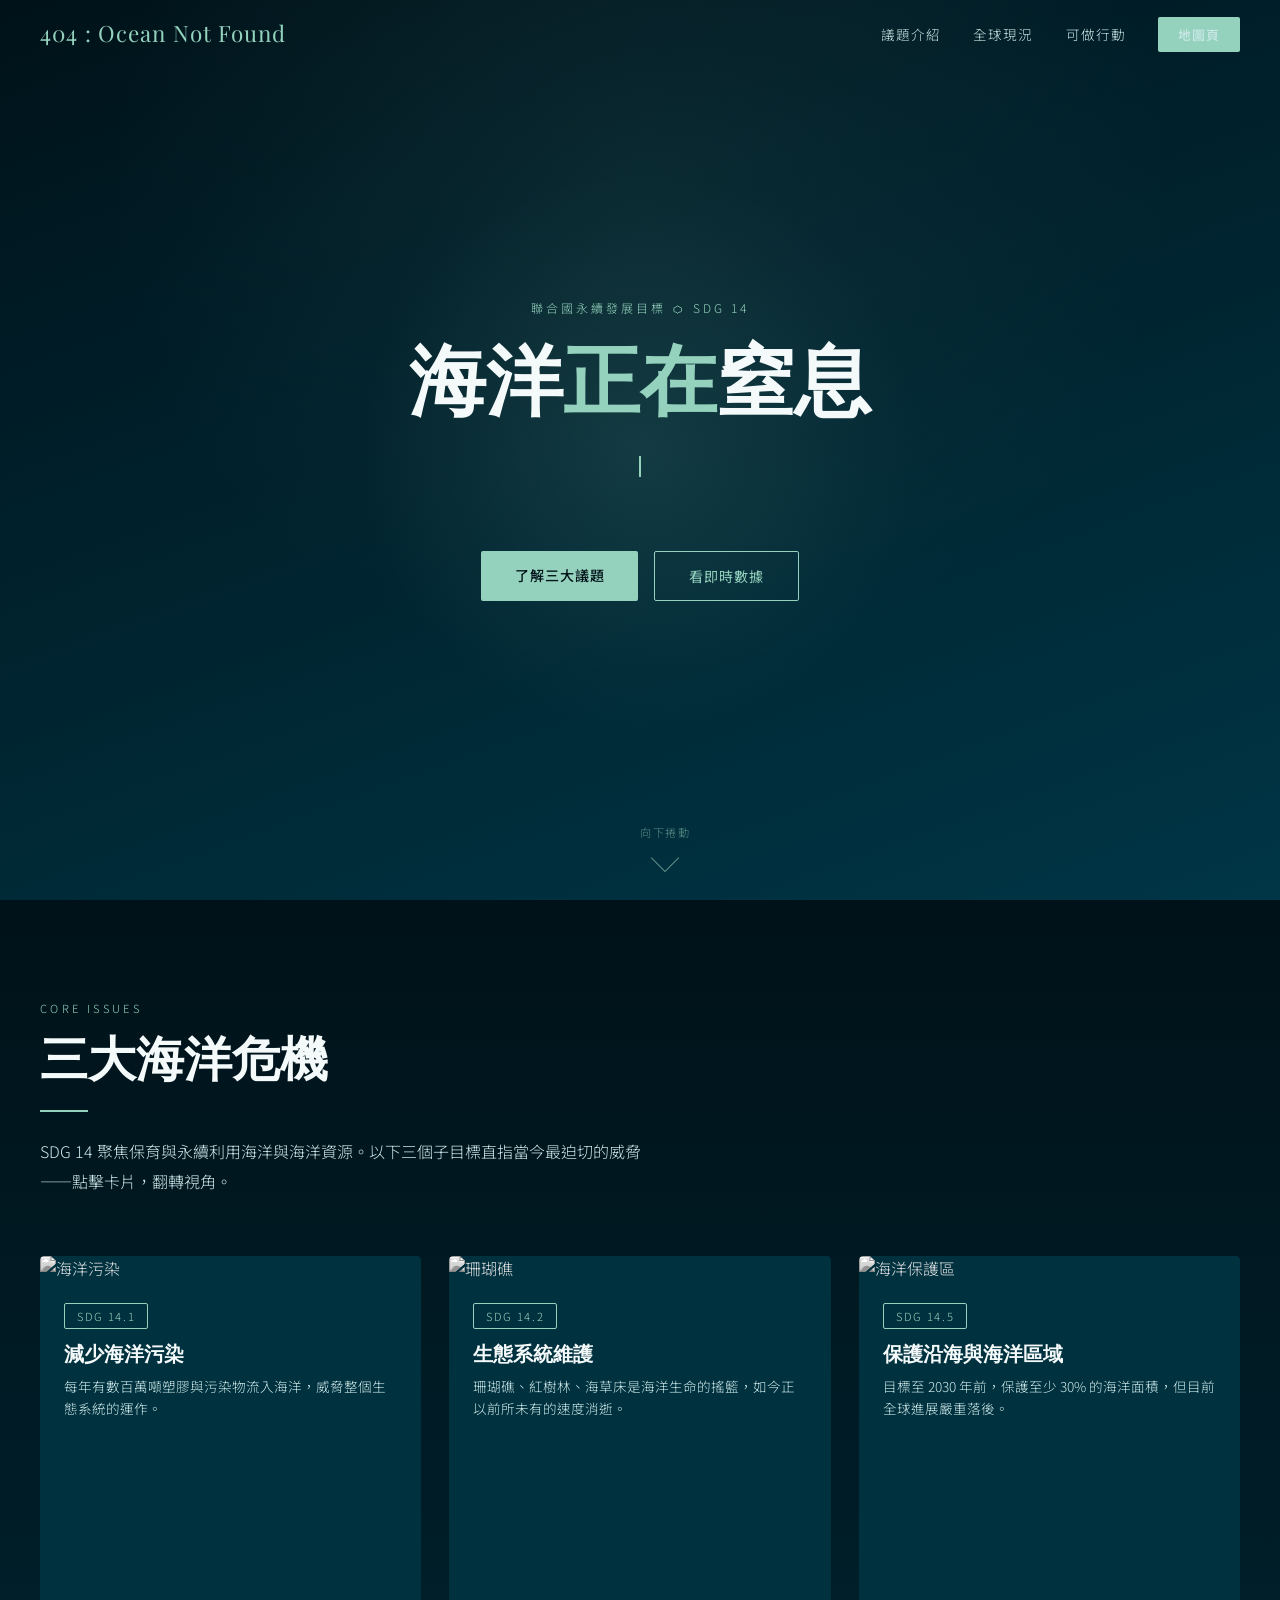
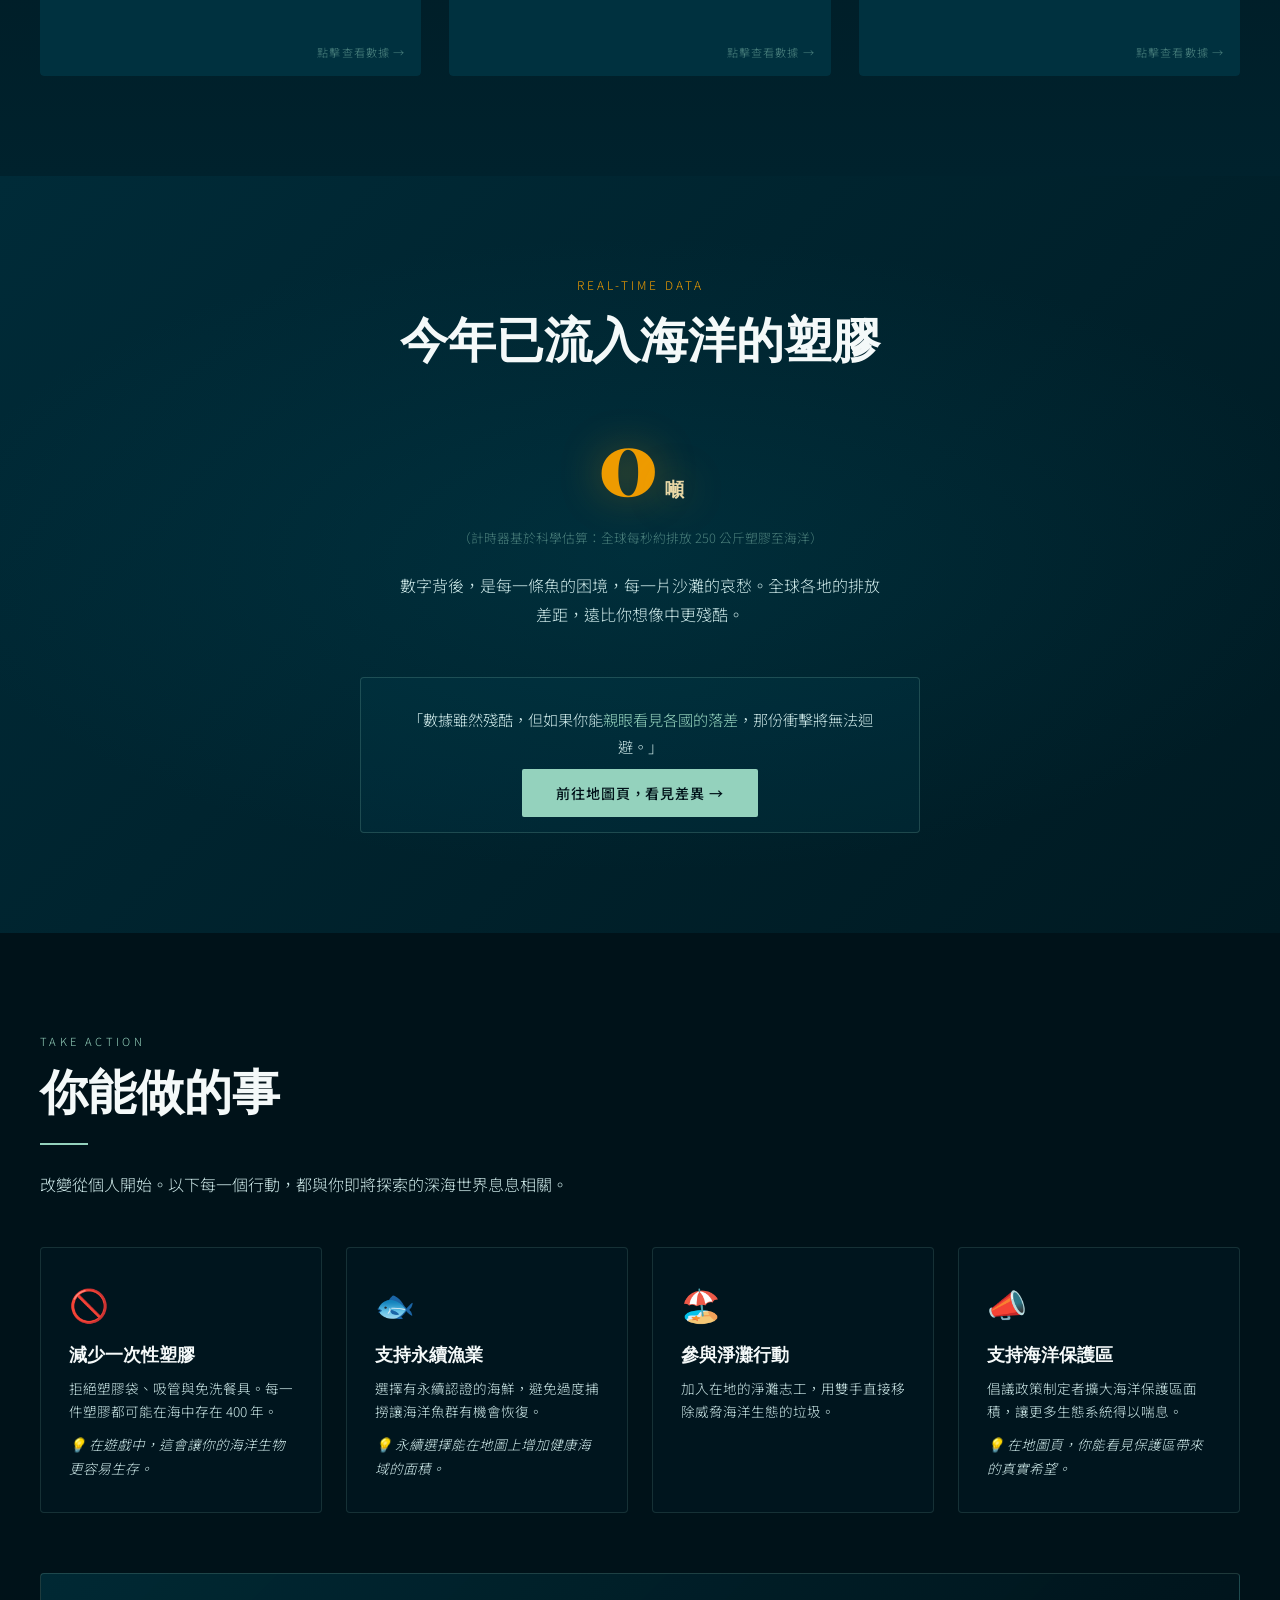
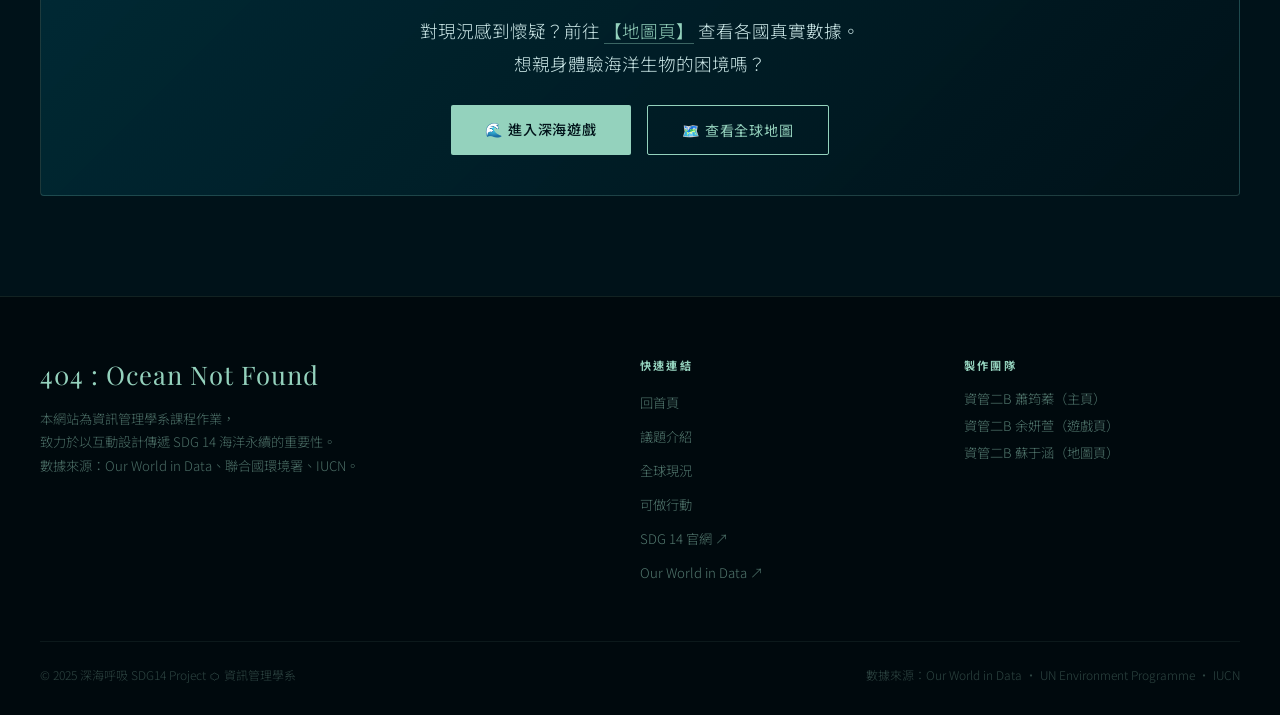
==== commit 5a59d2e2: "4/29" ====
--- a/index.html
+++ b/index.html
@@ -441,7 +441,7 @@
     </div>
     <div class="hero-content">
       <p class="hero-eyebrow">聯合國永續發展目標 ⬡ SDG 14</p>
-      <h1 class="hero-title">海洋<span>正在</span><br>窒息</h1>
+      <h1 class="hero-title">海洋<span>正在</span>窒息</h1>
       <p id="typewriter-text"><span id="tw-span"></span><span id="cursor"></span></p>
       <div class="hero-cta">
         <a href="#issues" class="btn-primary">了解三大議題</a>
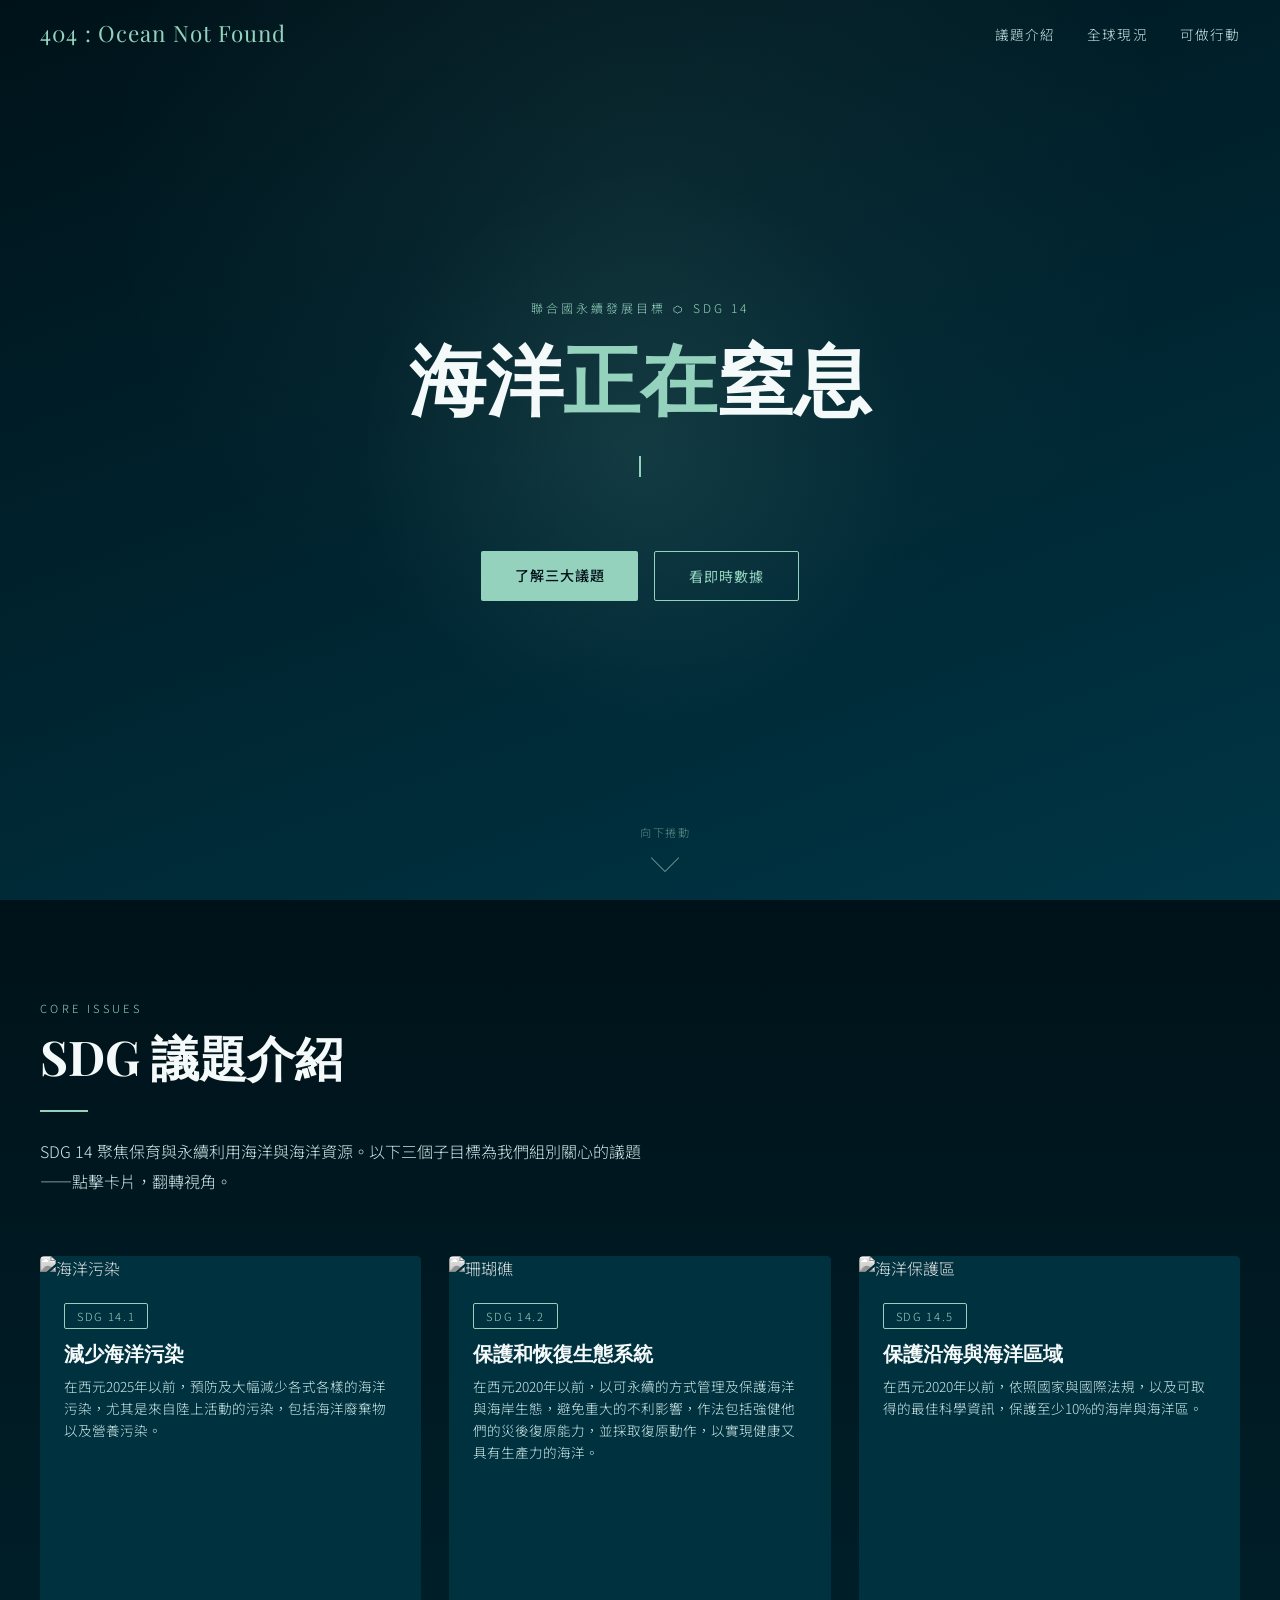
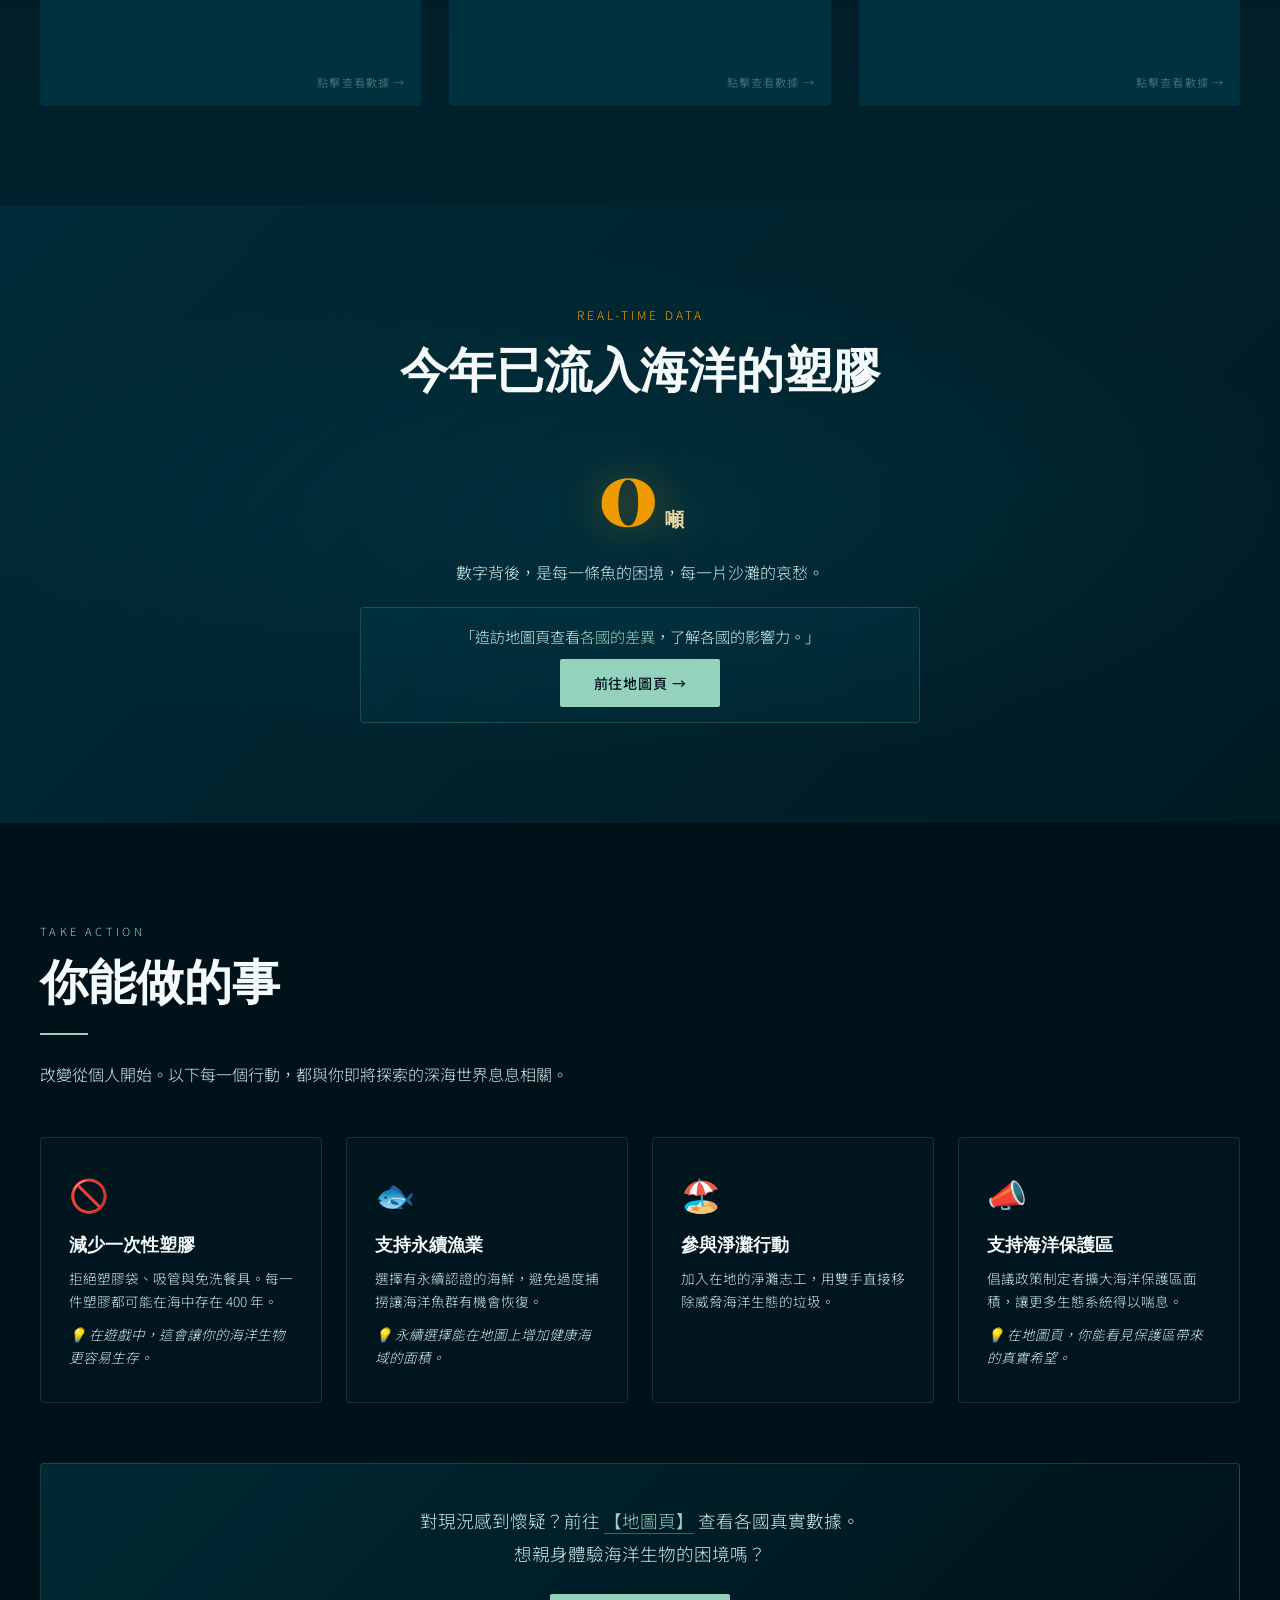
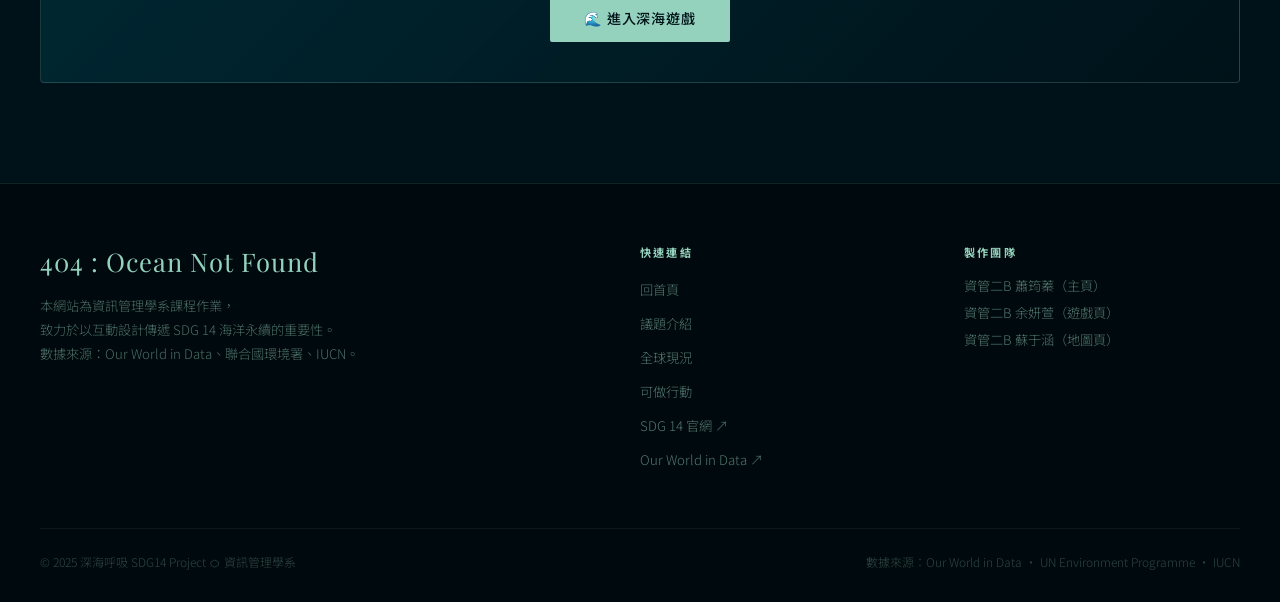
==== commit 775d9879: "5/1" ====
--- a/index.html
+++ b/index.html
@@ -3,7 +3,7 @@
 <head>
   <meta charset="UTF-8" />
   <meta name="viewport" content="width=device-width, initial-scale=1.0" />
-  <title>深海呼吸 — SDG 14 海洋生命</title>
+  <title>404 : Ocean Not Found</title>
   <link rel="preconnect" href="https://fonts.googleapis.com" />
   <link rel="preconnect" href="https://fonts.gstatic.com" crossorigin />
   <link href="https://fonts.googleapis.com/css2?family=Playfair+Display:wght@700;900&family=Noto+Sans+TC:wght@300;400;500&display=swap" rel="stylesheet" />
@@ -229,7 +229,7 @@
     }
     .sdg-card {
       position: relative; border-radius: 4px; overflow: hidden;
-      cursor: pointer; height: 420px;
+      cursor: pointer; height: 450px;
       perspective: 1000px;
     }
     .card-inner {
@@ -249,7 +249,7 @@
       background: #00313f;
     }
     .card-front img {
-      width: 100%; height: 65%; object-fit: cover;
+      width: 100%; height: 50%; object-fit: cover;
       filter: grayscale(100%);
       transition: filter 0.5s;
     }
@@ -324,7 +324,7 @@
     .counter-desc { font-size: 1rem; color: var(--text); margin-top: 16px; max-width: 480px; margin-left: auto; margin-right: auto; line-height: 1.8; }
     .counter-sub { font-size: 0.8rem; color: rgba(148,210,189,0.5); margin-top: 10px; }
     .map-teaser {
-      margin-top: 48px; padding: 28px 32px;
+      margin-top: 20px; padding: 15px 32px 28px 32px;
       border: 1px solid rgba(148,210,189,0.2); border-radius: 4px;
       max-width: 560px; margin-left: auto; margin-right: auto;
       background: rgba(0,95,115,0.12);
@@ -425,7 +425,6 @@
       <li><a href="#issues">議題介紹</a></li>
       <li><a href="#counter-section">全球現況</a></li>
       <li><a href="#actions">可做行動</a></li>
-      <li><a href="map.html" class="btn-primary" style="padding:8px 20px;font-size:0.8rem;">地圖頁</a></li>
     </ul>
   </nav>
 
@@ -458,20 +457,20 @@
   <section id="issues">
     <div class="container">
       <p class="section-label" data-aos="fade-up">Core Issues</p>
-      <h2 class="section-title" data-aos="fade-up" data-aos-delay="80">三大海洋危機</h2>
+      <h2 class="section-title" data-aos="fade-up" data-aos-delay="80">SDG 議題介紹</h2>
       <div class="divider" data-aos="fade-up" data-aos-delay="160"></div>
-      <p class="section-desc" data-aos="fade-up" data-aos-delay="200">SDG 14 聚焦保育與永續利用海洋與海洋資源。以下三個子目標直指當今最迫切的威脅——點擊卡片，翻轉視角。</p>
+      <p class="section-desc" data-aos="fade-up" data-aos-delay="200">SDG 14 聚焦保育與永續利用海洋與海洋資源。以下三個子目標為我們組別關心的議題<br>——點擊卡片，翻轉視角。</p>
 
       <div class="cards-grid">
         <!-- Card 14.1 -->
         <div class="sdg-card" data-aos="fade-right" data-aos-delay="100" onclick="flipCard(this)">
           <div class="card-inner">
             <div class="card-front">
-              <img src="https://images.unsplash.com/photo-1483683804023-6ccdb62f86ef?w=600&q=80" alt="海洋污染" />
+              <img src="https://blog.padi.com/wp-content/uploads/2019/03/shutterstock_1116082550.jpg" alt="海洋污染" />
               <div class="card-front-body">
                 <span class="card-tag">SDG 14.1</span>
                 <h3>減少海洋污染</h3>
-                <p>每年有數百萬噸塑膠與污染物流入海洋，威脅整個生態系統的運作。</p>
+                <p>在西元2025年以前，預防及大幅減少各式各樣的海洋污染，尤其是來自陸上活動的污染，包括海洋廢棄物以及營養污染。</p>
               </div>
               <span class="flip-hint">點擊查看數據 →</span>
             </div>
@@ -496,11 +495,11 @@
         <div class="sdg-card" data-aos="fade-up" data-aos-delay="200" onclick="flipCard(this)">
           <div class="card-inner">
             <div class="card-front">
-              <img src="https://images.unsplash.com/photo-1518020382113-a7e8fc38eac9?w=600&q=80" alt="珊瑚礁" />
+              <img src="https://storage.googleapis.com/static-seinsights-tw-prod/images/ae4d0862-cc95-45a6-9b47-a019426aacc6-w2400.jpg" alt="珊瑚礁" />
               <div class="card-front-body">
                 <span class="card-tag">SDG 14.2</span>
-                <h3>生態系統維護</h3>
-                <p>珊瑚礁、紅樹林、海草床是海洋生命的搖籃，如今正以前所未有的速度消逝。</p>
+                <h3>保護和恢復生態系統</h3>
+                <p>在西元2020年以前，以可永續的方式管理及保護海洋與海岸生態，避免重大的不利影響，作法包括強健他們的災後復原能力，並採取復原動作，以實現健康又具有生產力的海洋。</p>
               </div>
               <span class="flip-hint">點擊查看數據 →</span>
             </div>
@@ -525,11 +524,11 @@
         <div class="sdg-card" data-aos="fade-left" data-aos-delay="300" onclick="flipCard(this)">
           <div class="card-inner">
             <div class="card-front">
-              <img src="https://images.unsplash.com/photo-1534158914592-062992fbe900?w=600&q=80" alt="海洋保護區" />
+              <img src="https://pix10.agoda.net/geo/poi/140544/2_140544_02.jpg?ca=6&ce=1&s=414x232" alt="海洋保護區" />
               <div class="card-front-body">
                 <span class="card-tag">SDG 14.5</span>
                 <h3>保護沿海與海洋區域</h3>
-                <p>目標至 2030 年前，保護至少 30% 的海洋面積，但目前全球進展嚴重落後。</p>
+                <p>在西元2020年以前，依照國家與國際法規，以及可取得的最佳科學資訊，保護至少10%的海岸與海洋區。</p>
               </div>
               <span class="flip-hint">點擊查看數據 →</span>
             </div>
@@ -560,12 +559,11 @@
       <h2 class="section-title" data-aos="fade-up" data-aos-delay="80" style="margin-bottom:8px;">今年已流入海洋的塑膠</h2>
       <div style="margin-top:32px;" data-aos="fade-up" data-aos-delay="160">
         <div id="plastic-counter">0<span class="counter-unit">噸</span></div>
-        <p class="counter-sub">（計時器基於科學估算：全球每秒約排放 250 公斤塑膠至海洋）</p>
-        <p class="counter-desc" style="margin-top:24px;">數字背後，是每一條魚的困境，每一片沙灘的哀愁。全球各地的排放差距，遠比你想像中更殘酷。</p>
+        <p class="counter-desc" style="margin-top:10px;">數字背後，是每一條魚的困境，每一片沙灘的哀愁。</p>
       </div>
       <div class="map-teaser" data-aos="fade-up" data-aos-delay="240">
-        <p>「數據雖然殘酷，但如果你能<em>親眼看見各國的落差</em>，那份衝擊將無法迴避。」</p>
-        <a href="map.html" class="btn-primary">前往地圖頁，看見差異 →</a>
+        <p>「造訪地圖頁查看<em>各國的差異</em>，了解各國的影響力。」</p>
+        <a href="map.html" class="btn-primary">前往地圖頁 →</a>
       </div>
     </div>
   </section>
@@ -609,7 +607,7 @@
         想親身體驗海洋生物的困境嗎？</p>
         <div class="cta-banner-btns">
           <a href="claude/index.html" class="btn-primary">🌊 進入深海遊戲</a>
-          <a href="map.html" class="btn-outline">🗺️ 查看全球地圖</a>
+          <!-- <a href="map.html" class="btn-outline">🗺️ 查看全球地圖</a> -->
         </div>
       </div>
     </div>
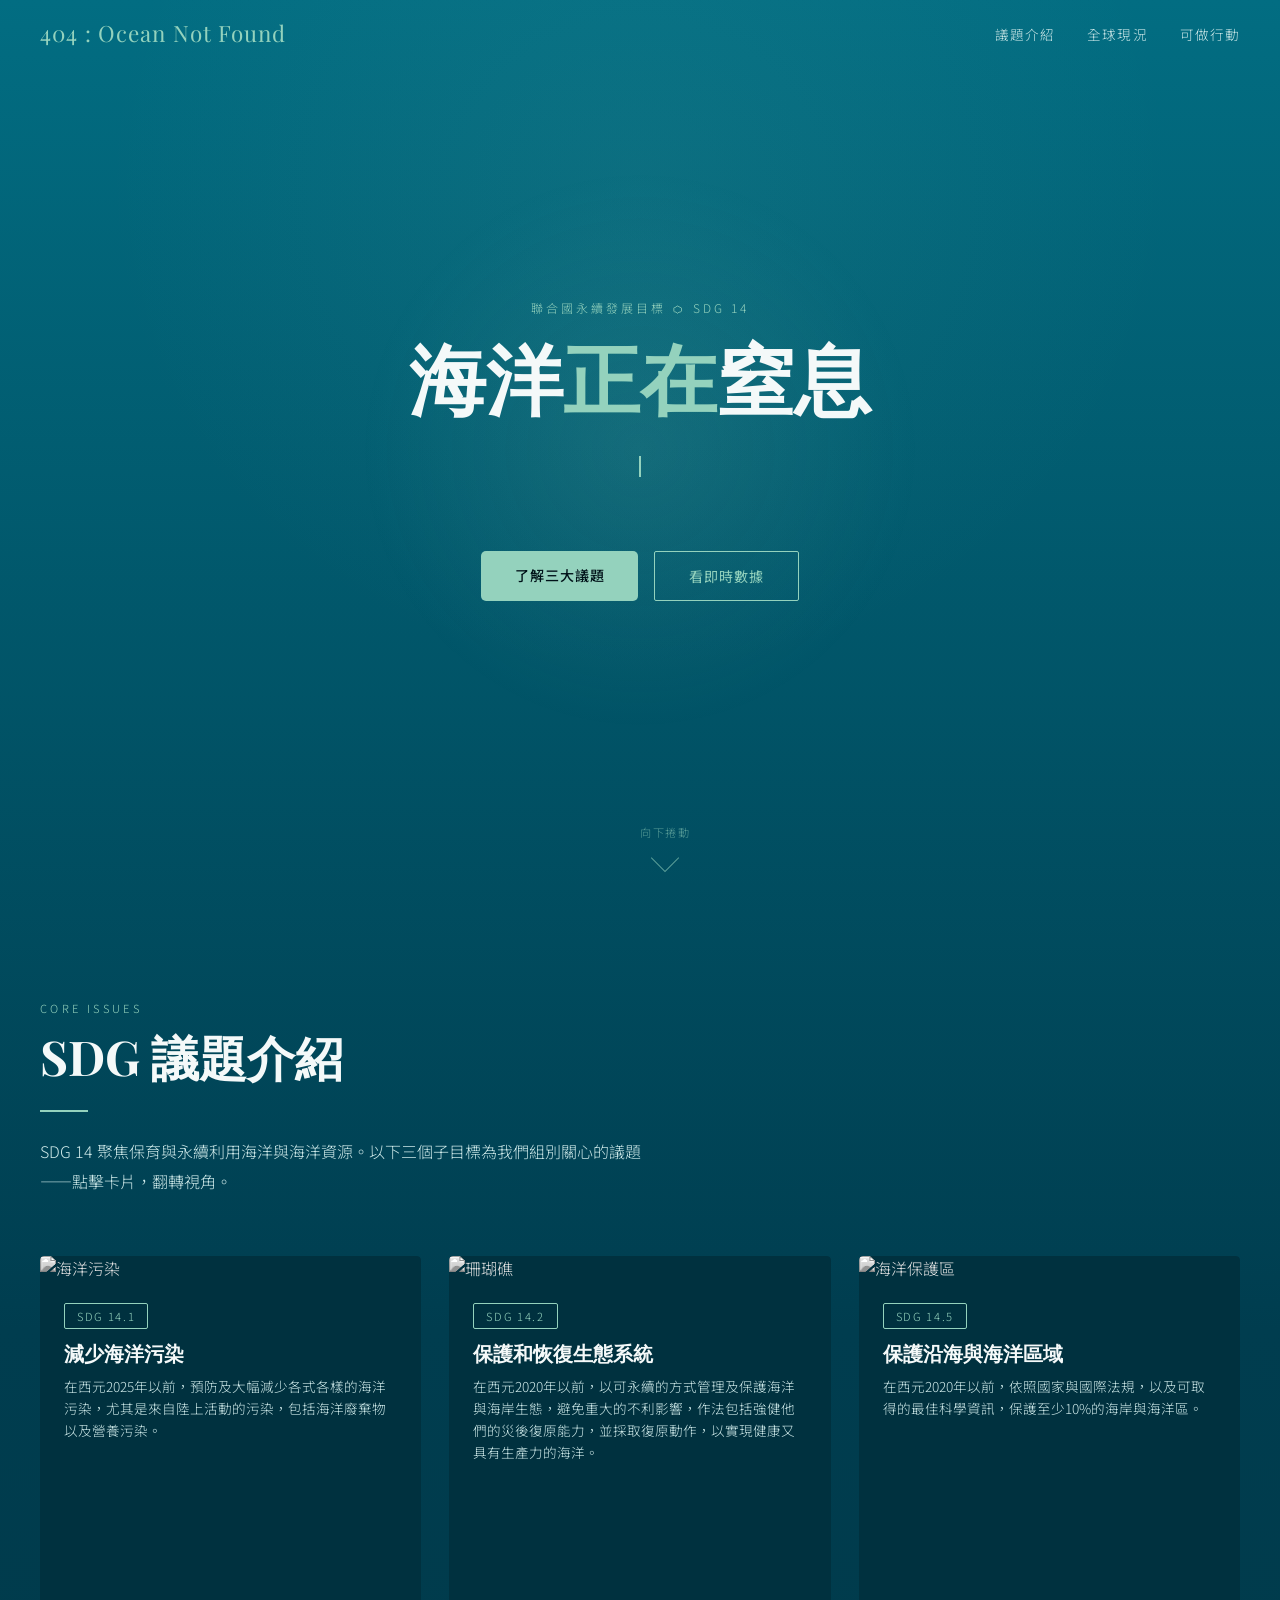
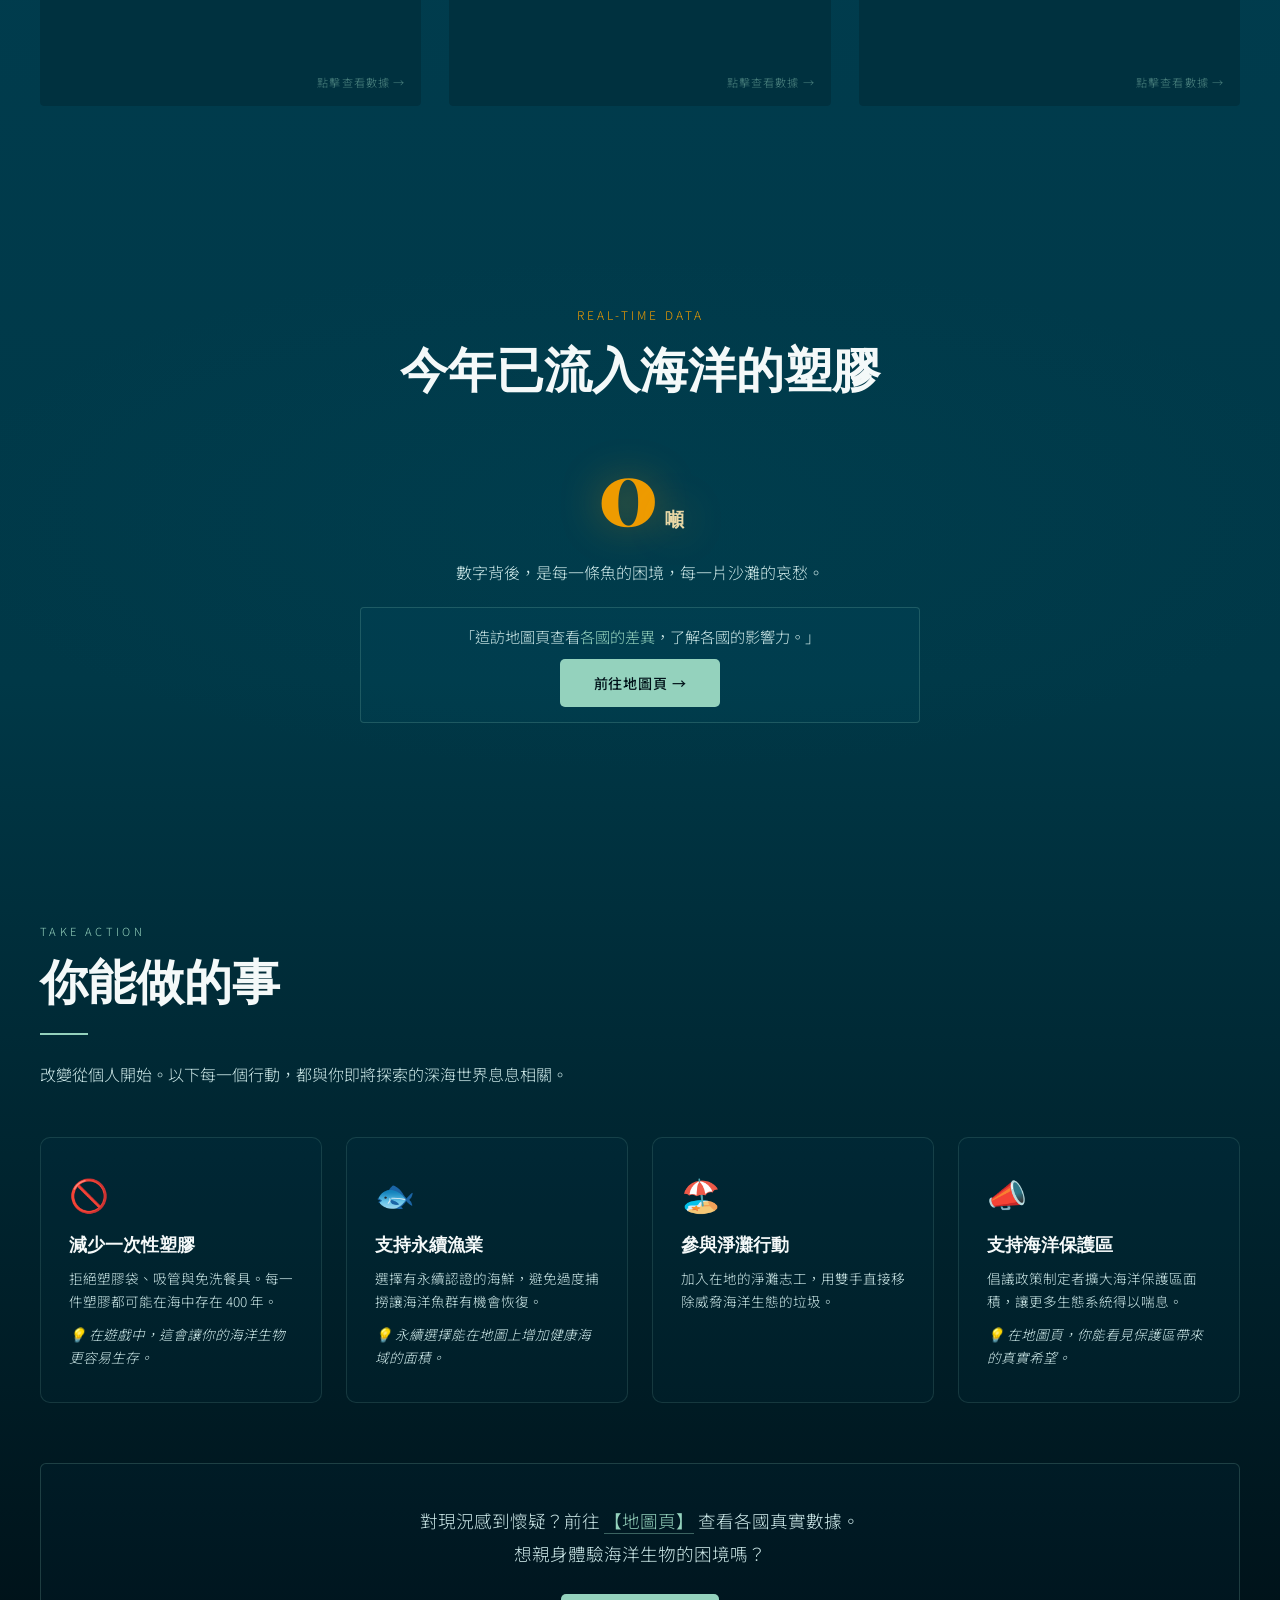
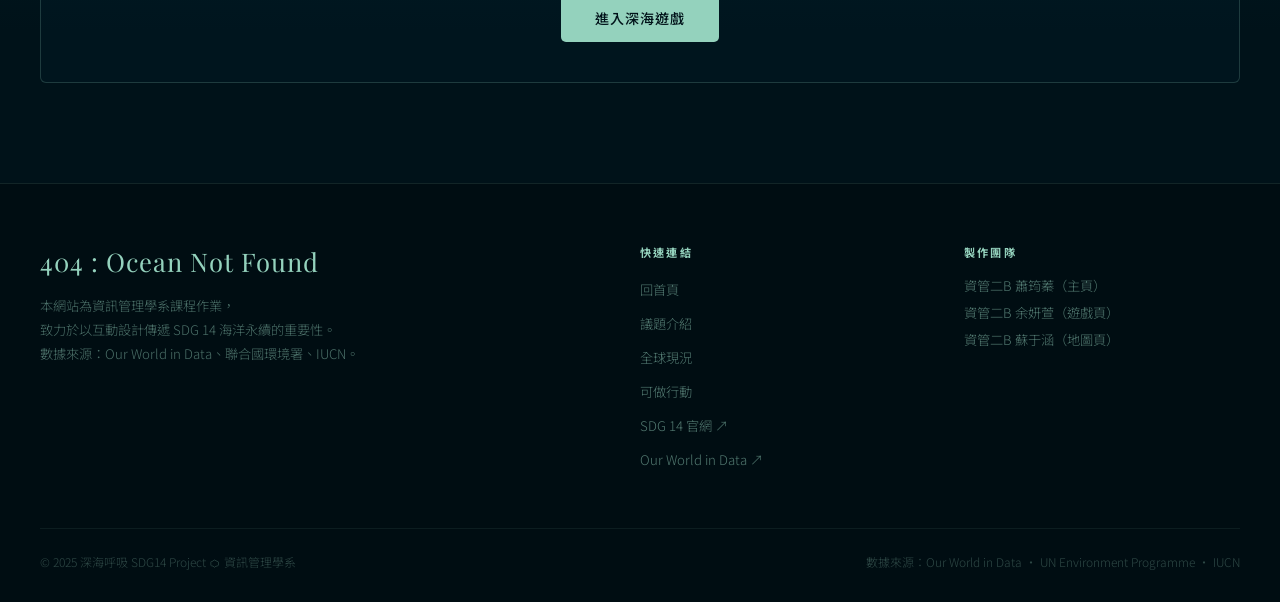
==== commit 28aeecbe: "5/1" ====
--- a/index.html
+++ b/index.html
@@ -26,24 +26,48 @@
     *, *::before, *::after { box-sizing: border-box; margin: 0; padding: 0; }
     html { scroll-behavior: smooth; }
     body {
-      background: var(--deep);
+      /* 使用您指定的顏色，這會讓背景隨著整頁高度做漸層 */
+      background: linear-gradient(
+        to bottom,
+        #026d82 0%,
+        #003d4f 35%,
+        #003847 60%,
+        #001219 85%,
+        #001219 100%
+      );
+      background-attachment: scroll; /* 確保漸層跟著頁面捲動 */
       color: var(--text);
       font-family: 'Noto Sans TC', sans-serif;
       font-weight: 300;
       overflow-x: hidden;
+      min-height: 100vh;
     }
 
     /* ===== NAVBAR ===== */
     #navbar {
-      position: fixed; top: 0; left: 0; width: 100%; z-index: 1000;
+      position: fixed; 
+      top: 0; 
+      left: 0; 
+      width: 100%; 
+      z-index: 1000;
       padding: 18px 40px;
-      display: flex; align-items: center; justify-content: space-between;
-      transition: background 0.5s, backdrop-filter 0.5s, box-shadow 0.5s;
-    }
+      display: flex; 
+      align-items: center; 
+      justify-content: space-between;
+      /* 移除背景色，讓 body 漸層透出來 */
+      background: transparent; 
+      /* 增加平滑過渡 */
+      transition: all 0.5s ease;
+    }
+
+    /* 當頁面捲動後，加入毛玻璃效果而非純色背景 */
     #navbar.scrolled {
-      background: rgba(0,18,25,0.92);
-      backdrop-filter: blur(14px);
-      box-shadow: 0 2px 24px rgba(0,0,0,0.5);
+      /* 使用極低透明度的深色，並搭配高模糊度 */
+      background: rgba(0, 18, 25, 0.2); 
+      backdrop-filter: blur(12px); 
+      -webkit-backdrop-filter: blur(12px);
+      box-shadow: 0 4px 30px rgba(0, 0, 0, 0.1);
+      border-bottom: 1px solid rgba(148, 210, 189, 0.1);
     }
     .nav-logo {
       font-family: 'Playfair Display', serif;
@@ -73,7 +97,7 @@
     }
     .hero-bg {
       position: absolute; inset: 0;
-      background: linear-gradient(160deg, #001219 0%, #003d4f 40%, #005F73 70%, #001219 100%);
+      background: transparent;
       background-size: 300% 300%;
       animation: oceanFlow 12s ease-in-out infinite;
     }
@@ -118,8 +142,8 @@
     }
 
     /* Mouse parallax glow */
-    #hero-glow {
-      position: absolute; inset: 0; pointer-events: none;
+    #global-glow {
+      position: fixed; inset: 0; z-index: 1; pointer-events: none;
       background: radial-gradient(circle 400px at 50% 50%, rgba(148,210,189,0.1) 0%, transparent 70%);
       transition: background 0.1s;
     }
@@ -159,7 +183,7 @@
       display: flex; gap: 16px; justify-content: center; flex-wrap: wrap;
     }
     .btn-primary {
-      padding: 14px 34px; border-radius: 2px;
+      padding: 14px 34px; border-radius: 5px;
       background: var(--mint); color: var(--deep);
       font-family: 'Noto Sans TC', sans-serif; font-weight: 500;
       font-size: 0.88rem; letter-spacing: 0.06em;
@@ -221,7 +245,7 @@
     .container { max-width: 1200px; margin: 0 auto; }
 
     /* ===== SDG CARDS ===== */
-    #issues { background: linear-gradient(180deg, var(--deep) 0%, #00222d 100%); }
+    #issues { background: transparent; }
     .cards-grid {
       display: grid;
       grid-template-columns: repeat(auto-fit, minmax(300px, 1fr));
@@ -302,14 +326,15 @@
 
     /* ===== COUNTER SECTION ===== */
     #counter-section {
-      background: linear-gradient(135deg, #002b38 0%, #001a22 100%);
+      background: transparent;
       position: relative; overflow: hidden;
       text-align: center;
     }
     #counter-section::before {
+      /* 保留原本的光暈效果，但將底色設為透明 */
       content: '';
       position: absolute; inset: 0;
-      background: radial-gradient(ellipse 80% 60% at 50% 50%, rgba(0,95,115,0.2), transparent 70%);
+      background: radial-gradient(ellipse 80% 60% at 50% 50%, rgba(0,95,115,0.1), transparent 70%);
     }
     .counter-box { position: relative; z-index: 2; }
     .counter-eyebrow { font-size: 0.75rem; letter-spacing: 0.25em; color: var(--warn); text-transform: uppercase; margin-bottom: 16px; }
@@ -333,14 +358,14 @@
     .map-teaser p em { color: var(--mint); font-style: normal; }
 
     /* ===== ACTIONS ===== */
-    #actions { background: var(--deep); }
+    #actions { background: transparent; }
     .actions-grid {
       display: grid; grid-template-columns: repeat(auto-fit, minmax(260px, 1fr));
       gap: 24px; margin-top: 48px;
     }
     .action-item {
       padding: 32px 28px;
-      border: 1px solid rgba(148,210,189,0.15); border-radius: 4px;
+      border: 1px solid rgba(148,210,189,0.15); border-radius: 10px;
       background: rgba(0,95,115,0.06);
       transition: border-color 0.3s, transform 0.3s, background 0.3s;
     }
@@ -358,8 +383,8 @@
     .action-game-note { font-size: 0.75rem; color: var(--mint); margin-top: 10px; font-style: italic; }
     .cta-banner {
       margin-top: 60px; padding: 40px;
-      background: linear-gradient(135deg, rgba(0,95,115,0.3), rgba(0,18,25,0.5));
-      border: 1px solid rgba(148,210,189,0.2); border-radius: 4px;
+      background: rgba(0,95,115,0.06);
+      border: 1px solid rgba(148,210,189,0.2); border-radius: 6px;
       text-align: center;
     }
     .cta-banner p {
@@ -370,7 +395,7 @@
 
     /* ===== FOOTER ===== */
     footer {
-      background: #00090d;
+      background: rgba(0, 9, 13, 0.5); /* 讓 footer 帶點半透明，融合背景 */
       padding: 60px 40px 32px;
       border-top: 1px solid rgba(148,210,189,0.12);
     }
@@ -419,6 +444,7 @@
 <body>
 
   <!-- NAVBAR -->
+  <div id="global-glow"></div>
   <nav id="navbar">
     <span class="nav-logo">404 : Ocean Not Found</span>
     <ul class="nav-links">
@@ -431,7 +457,7 @@
   <!-- HERO -->
   <section id="hero">
     <div class="hero-bg"></div>
-    <div id="hero-glow"></div>
+    
     <div class="bubbles">
       <div class="bubble"></div><div class="bubble"></div>
       <div class="bubble"></div><div class="bubble"></div>
@@ -606,7 +632,7 @@
         <p>對現況感到懷疑？前往 <a href="map.html">【地圖頁】</a> 查看各國真實數據。<br>
         想親身體驗海洋生物的困境嗎？</p>
         <div class="cta-banner-btns">
-          <a href="claude/index.html" class="btn-primary">🌊 進入深海遊戲</a>
+          <a href="claude/index.html" class="btn-primary">進入深海遊戲</a>
           <!-- <a href="map.html" class="btn-outline">🗺️ 查看全球地圖</a> -->
         </div>
       </div>
@@ -660,11 +686,15 @@
     });
 
     // ===== Mouse parallax glow =====
-    const heroGlow = document.getElementById('hero-glow');
-    document.getElementById('hero').addEventListener('mousemove', (e) => {
+    // 修改滑鼠跟隨邏輯
+    const globalGlow = document.getElementById('global-glow');
+
+    document.addEventListener('mousemove', (e) => {
+      // 使用 e.clientX 和 e.clientY 取得相對於瀏覽器視窗的位置
       const x = (e.clientX / window.innerWidth) * 100;
       const y = (e.clientY / window.innerHeight) * 100;
-      heroGlow.style.background = `radial-gradient(circle 500px at ${x}% ${y}%, rgba(148,210,189,0.12) 0%, transparent 70%)`;
+      
+      globalGlow.style.background = `radial-gradient(circle 500px at ${x}% ${y}%, rgba(148,210,189,0.12) 0%, transparent 70%)`;
     });
 
     // ===== Typewriter =====
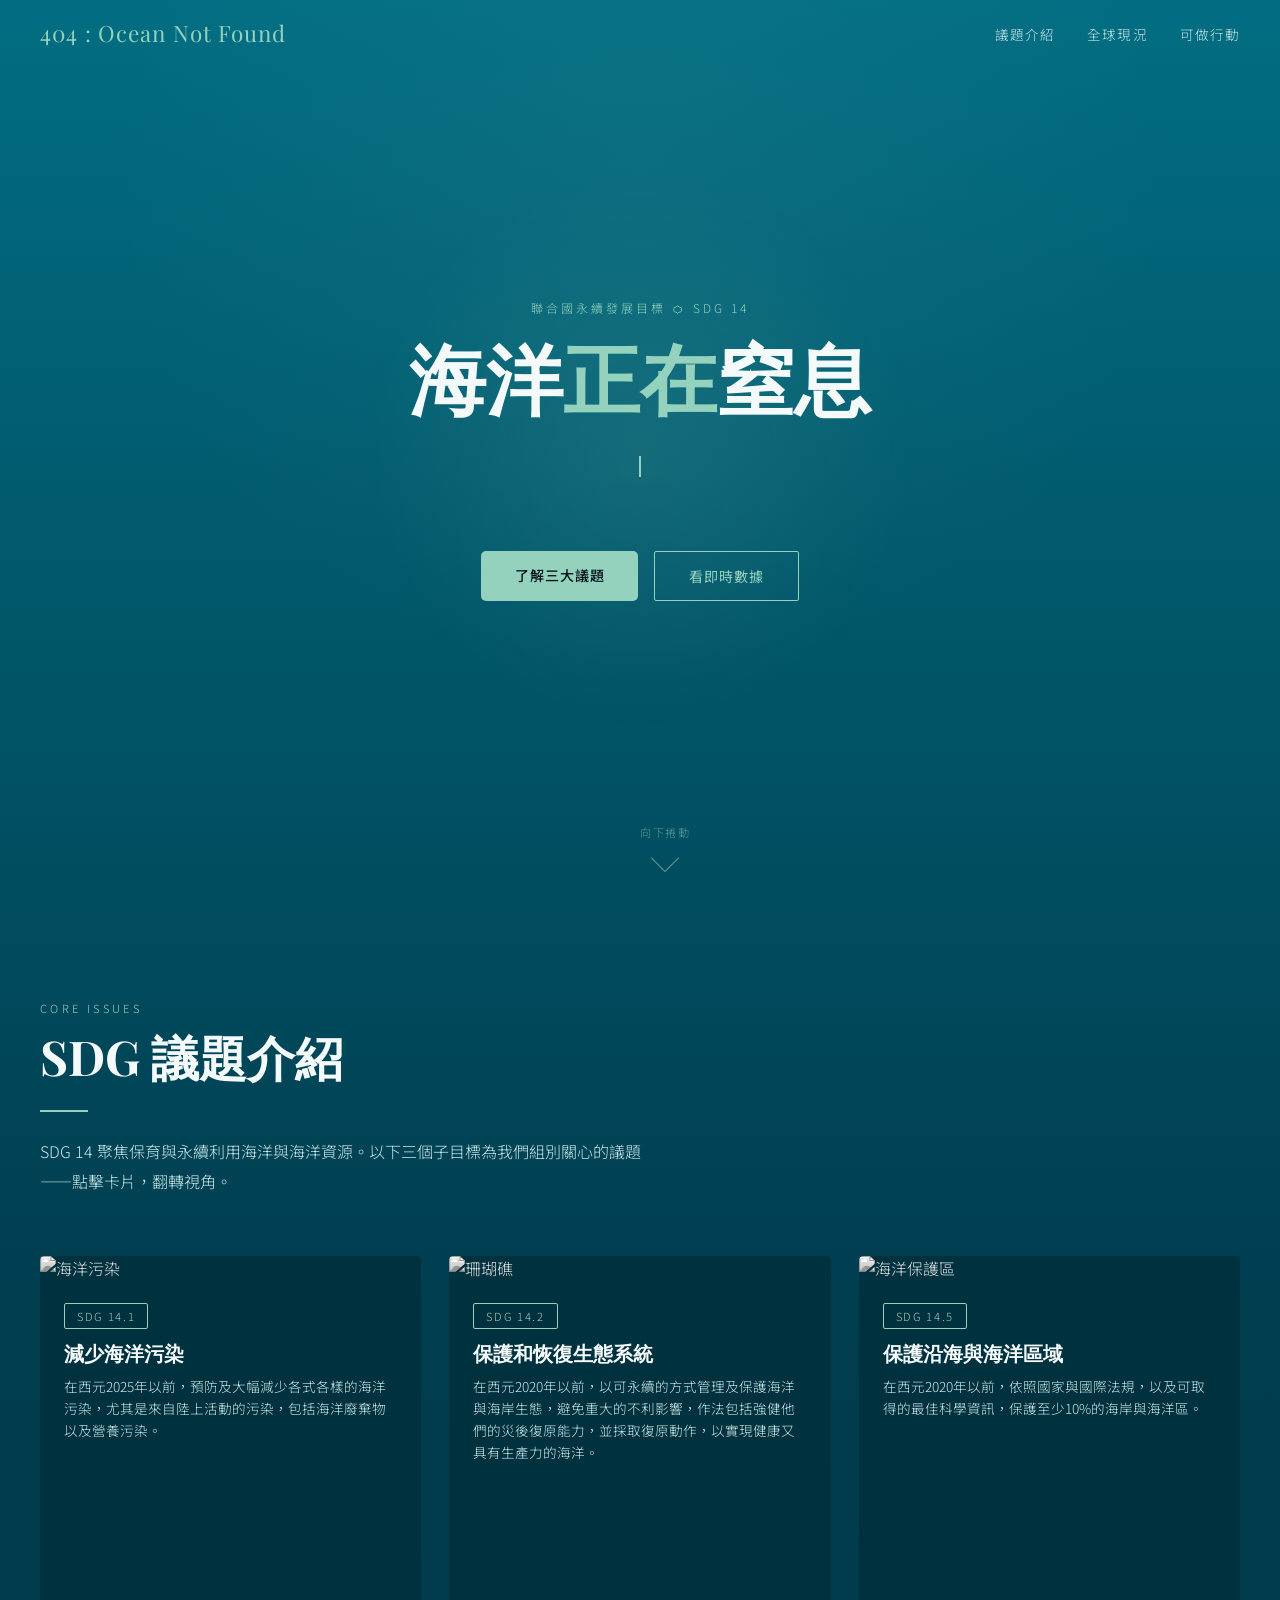
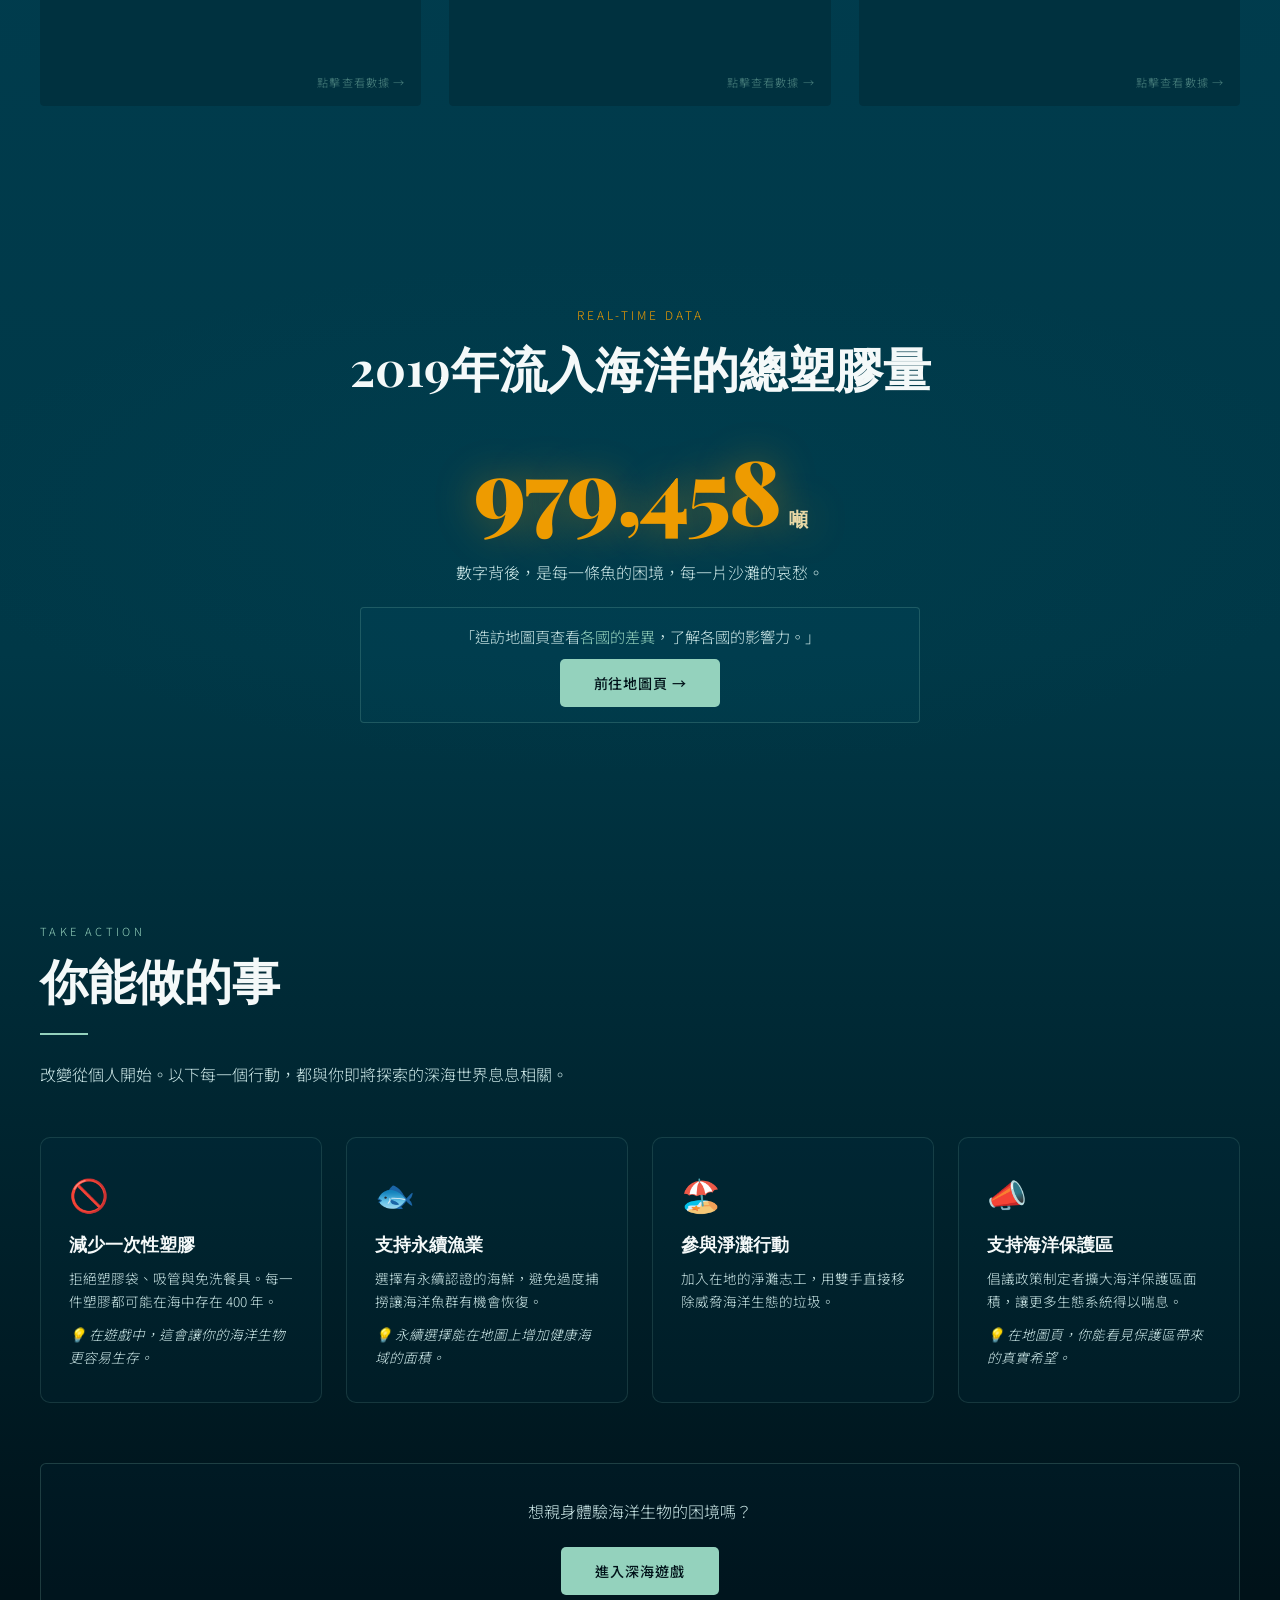
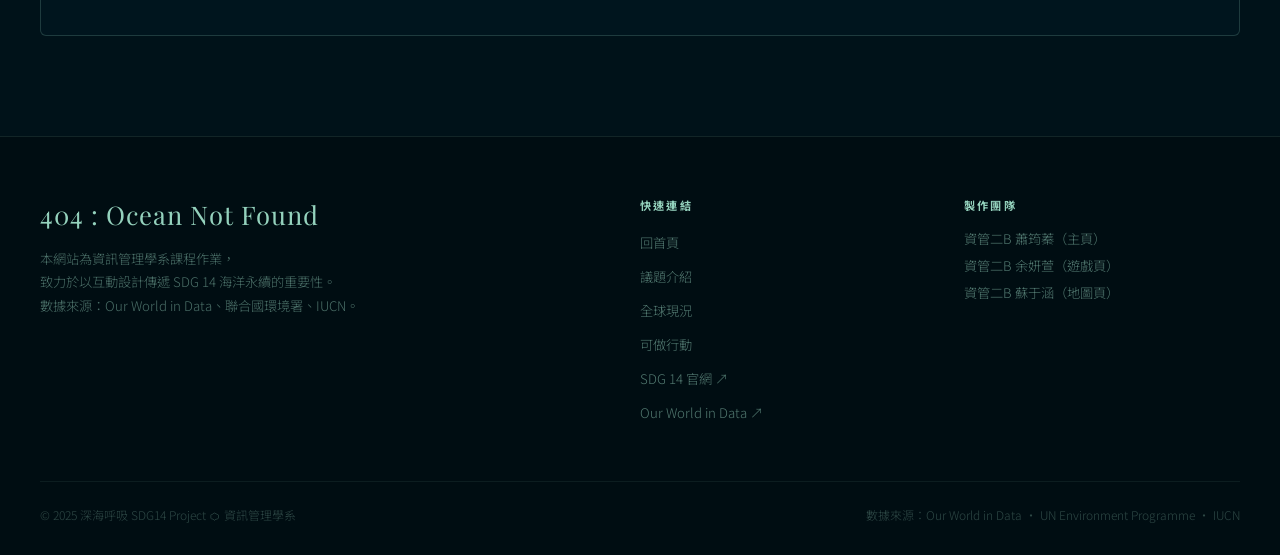
==== commit deec7767: "5/5" ====
--- a/index.html
+++ b/index.html
@@ -338,7 +338,7 @@
     }
     .counter-box { position: relative; z-index: 2; }
     .counter-eyebrow { font-size: 0.75rem; letter-spacing: 0.25em; color: var(--warn); text-transform: uppercase; margin-bottom: 16px; }
-    #plastic-counter {
+    #plastic {
       font-family: 'Playfair Display', serif;
       font-size: clamp(3rem, 7vw, 6rem);
       color: var(--warn); font-weight: 900;
@@ -382,7 +382,7 @@
     .action-item p { font-size: 0.85rem; line-height: 1.7; color: var(--text); }
     .action-game-note { font-size: 0.75rem; color: var(--mint); margin-top: 10px; font-style: italic; }
     .cta-banner {
-      margin-top: 60px; padding: 40px;
+      margin-top: 60px; padding: 35px 40px 40px 40px;
       background: rgba(0,95,115,0.06);
       border: 1px solid rgba(148,210,189,0.2); border-radius: 6px;
       text-align: center;
@@ -582,9 +582,10 @@
   <section id="counter-section">
     <div class="container counter-box">
       <p class="counter-eyebrow" data-aos="fade-up">Real-Time Data</p>
-      <h2 class="section-title" data-aos="fade-up" data-aos-delay="80" style="margin-bottom:8px;">今年已流入海洋的塑膠</h2>
+      <h2 class="section-title" data-aos="fade-up" data-aos-delay="80" style="margin-bottom:8px;">2019年流入海洋的總塑膠量</h2>
       <div style="margin-top:32px;" data-aos="fade-up" data-aos-delay="160">
-        <div id="plastic-counter">0<span class="counter-unit">噸</span></div>
+        <!-- <div id="plastic-counter">0<span class="counter-unit">噸</span></div> -->
+        <div id="plastic">979,458<span class="counter-unit">噸</span></div>
         <p class="counter-desc" style="margin-top:10px;">數字背後，是每一條魚的困境，每一片沙灘的哀愁。</p>
       </div>
       <div class="map-teaser" data-aos="fade-up" data-aos-delay="240">
@@ -629,11 +630,9 @@
       </div>
 
       <div class="cta-banner" data-aos="fade-up" data-aos-delay="200">
-        <p>對現況感到懷疑？前往 <a href="map.html">【地圖頁】</a> 查看各國真實數據。<br>
         想親身體驗海洋生物的困境嗎？</p>
         <div class="cta-banner-btns">
           <a href="claude/index.html" class="btn-primary">進入深海遊戲</a>
-          <!-- <a href="map.html" class="btn-outline">🗺️ 查看全球地圖</a> -->
         </div>
       </div>
     </div>
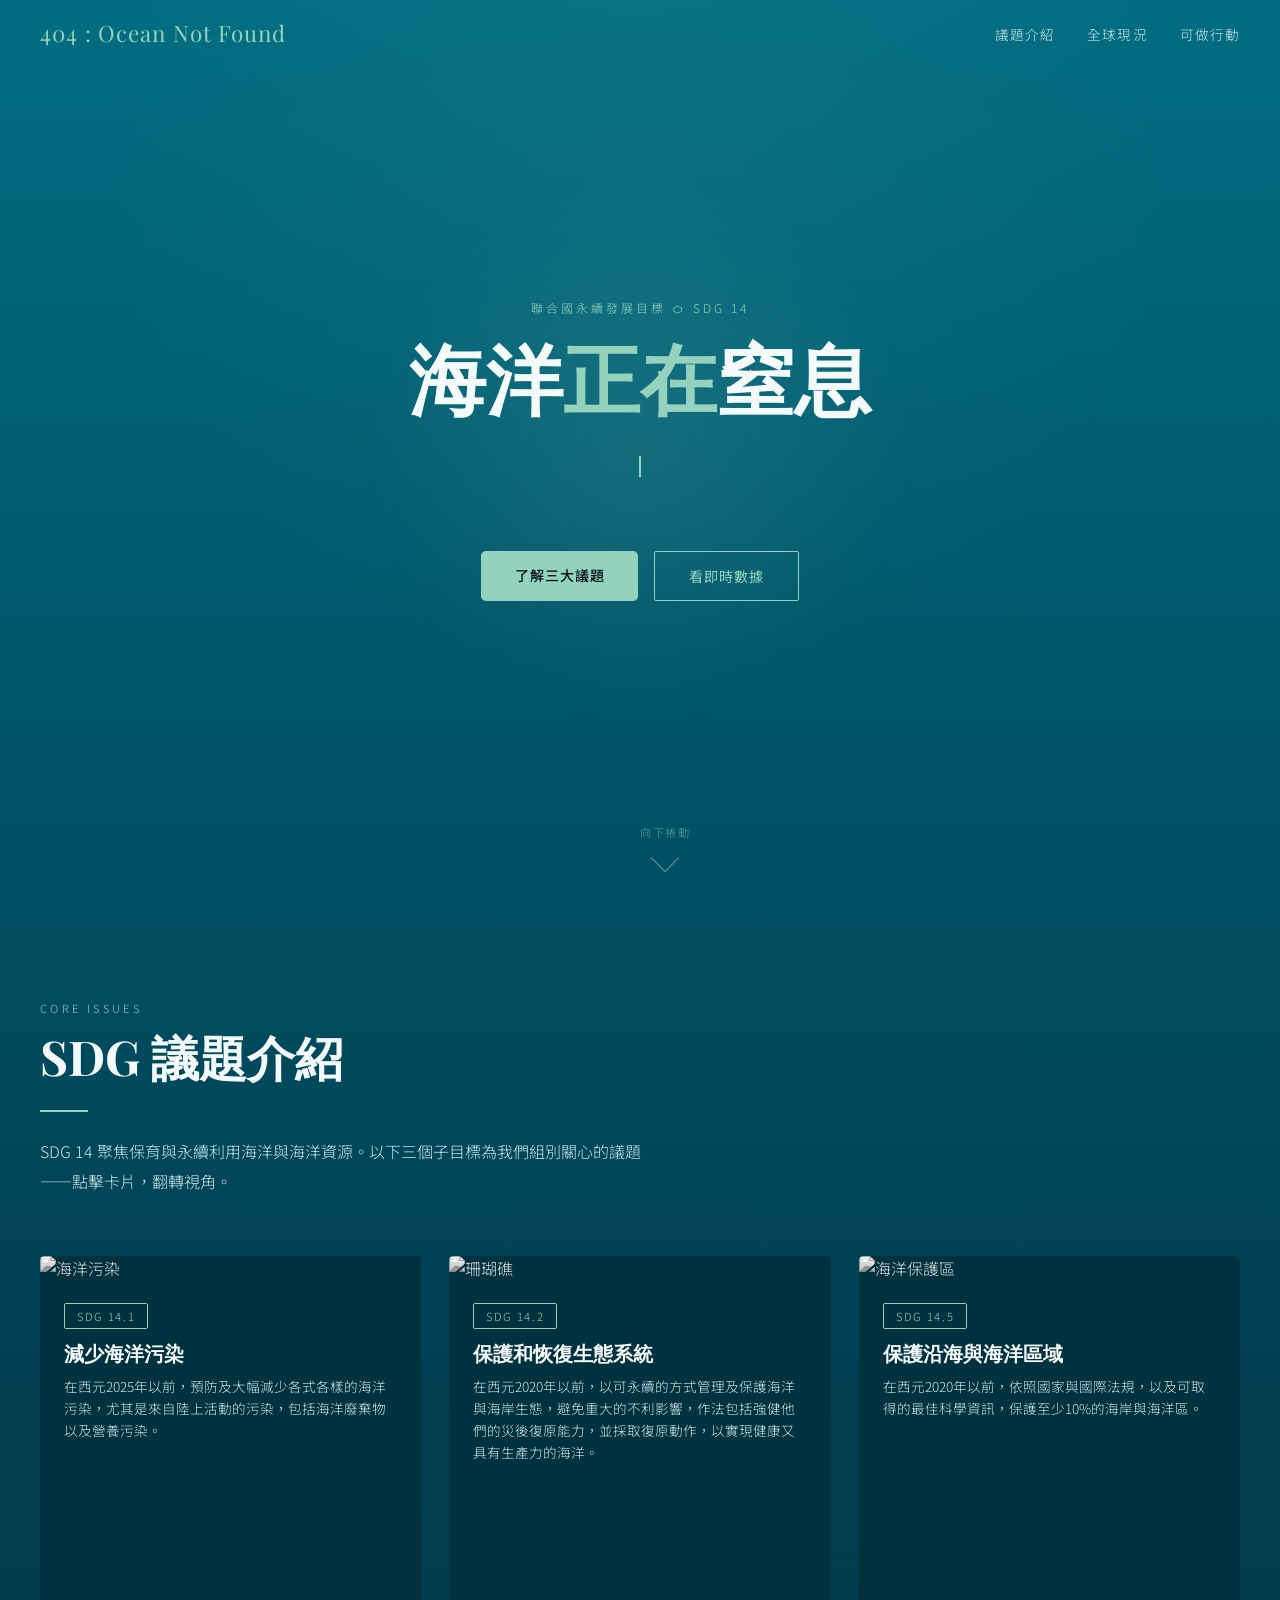
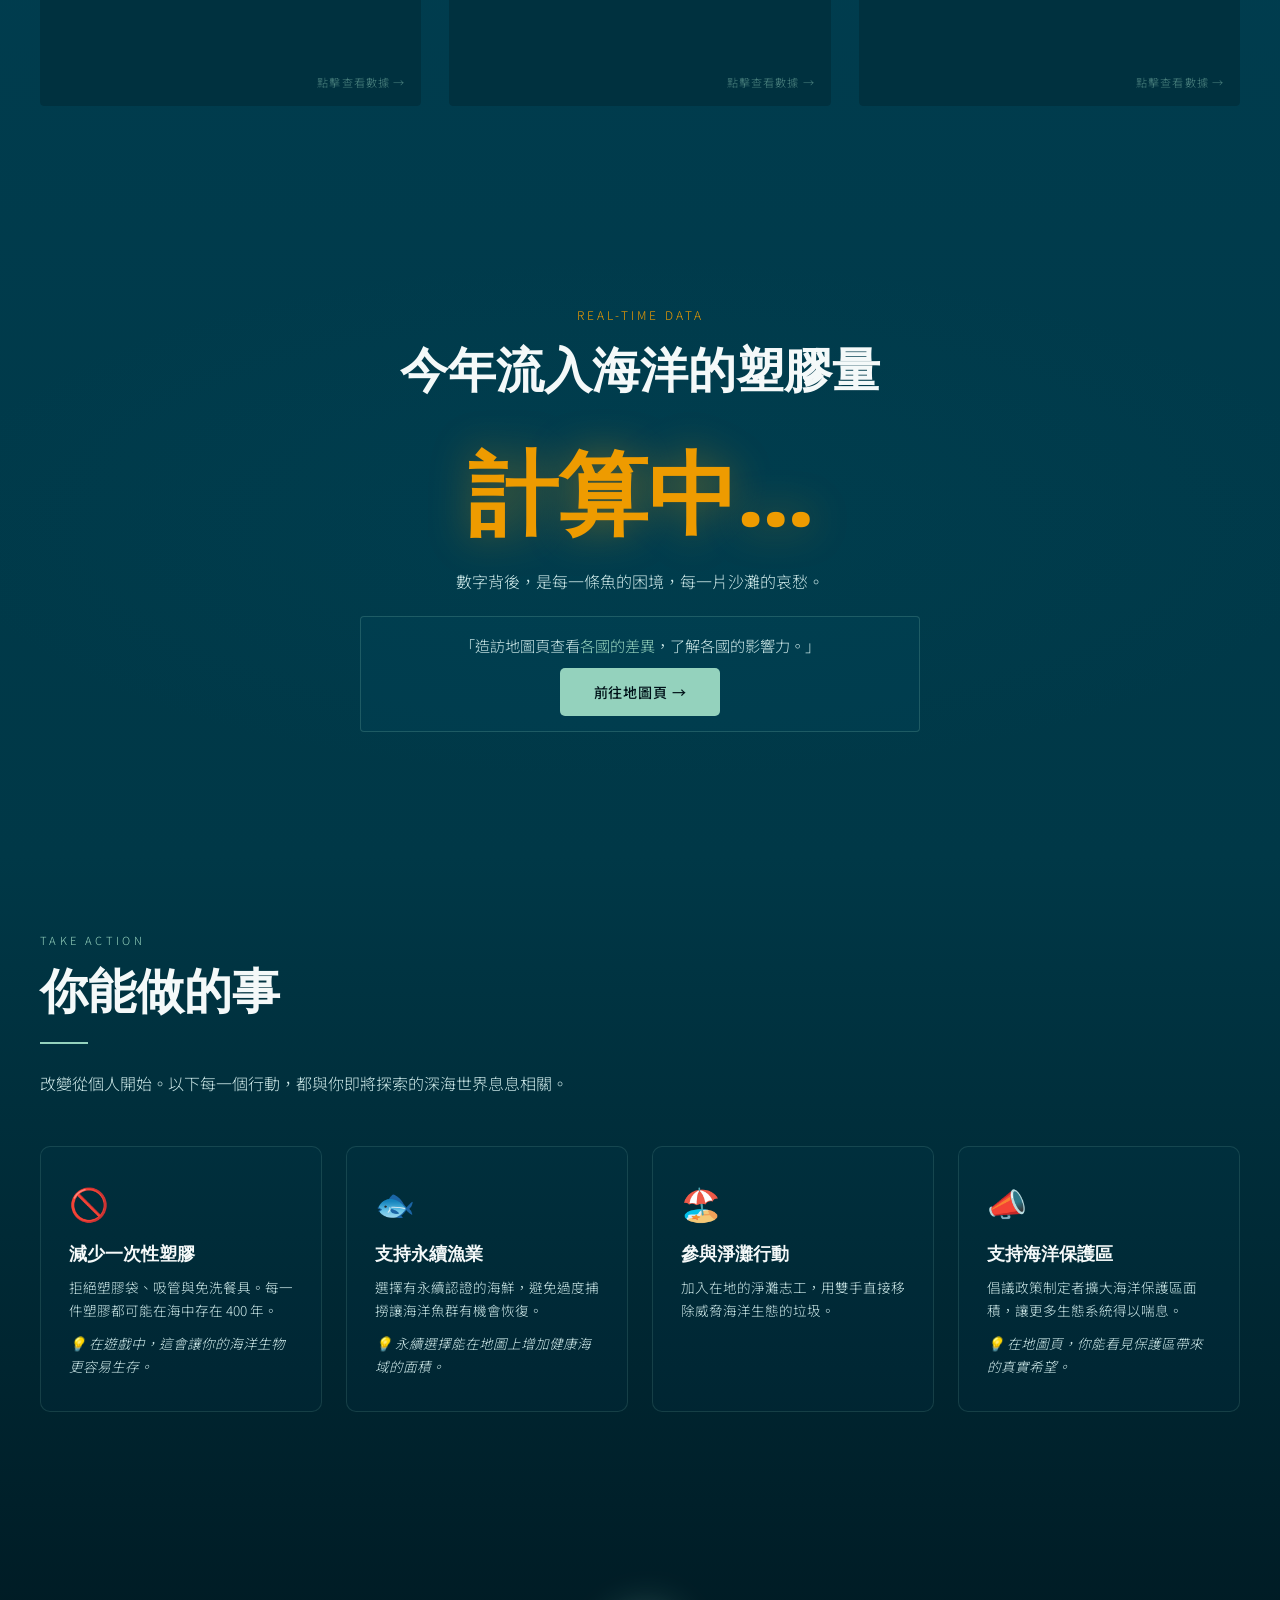
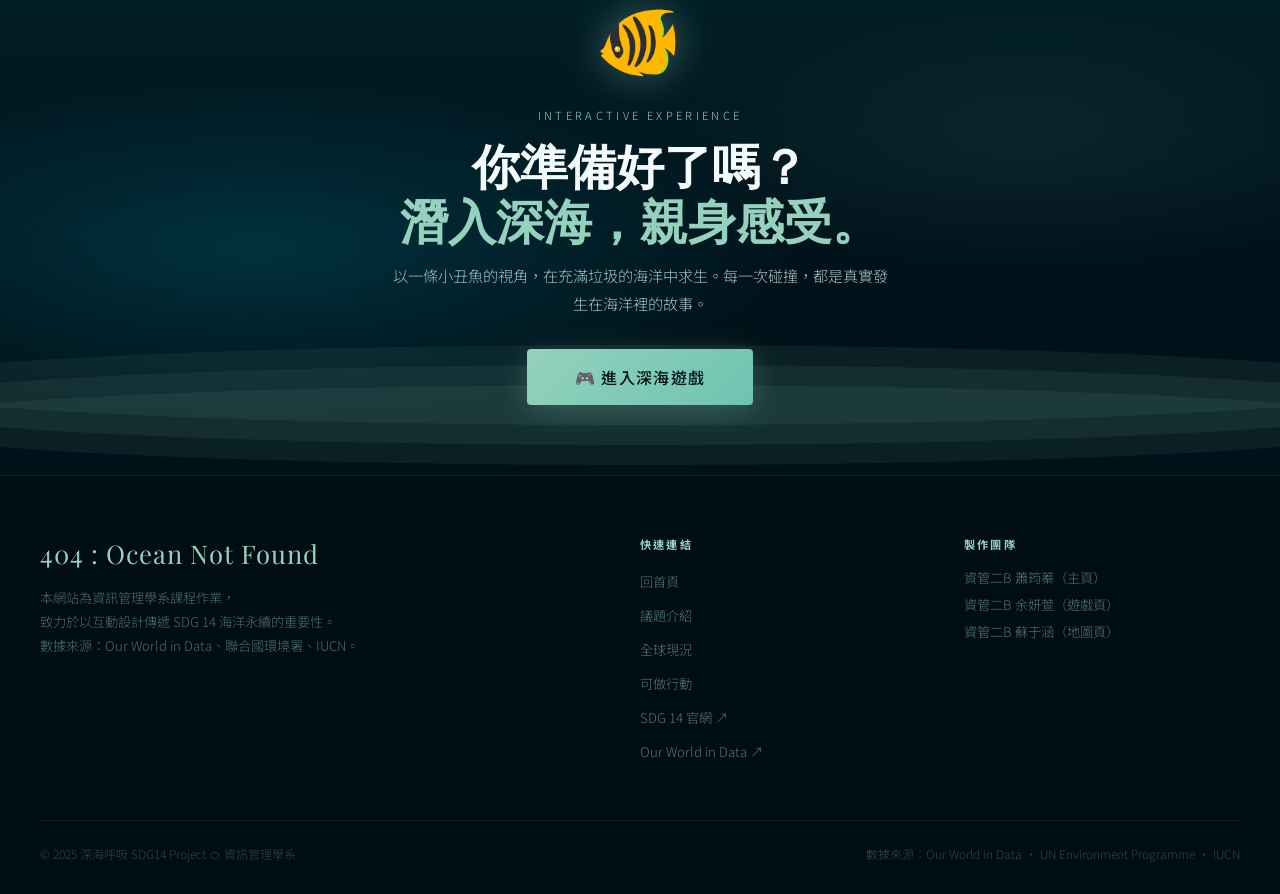
==== commit 38953146: "5/12" ====
--- a/index.html
+++ b/index.html
@@ -338,13 +338,7 @@
     }
     .counter-box { position: relative; z-index: 2; }
     .counter-eyebrow { font-size: 0.75rem; letter-spacing: 0.25em; color: var(--warn); text-transform: uppercase; margin-bottom: 16px; }
-    #plastic {
-      font-family: 'Playfair Display', serif;
-      font-size: clamp(3rem, 7vw, 6rem);
-      color: var(--warn); font-weight: 900;
-      letter-spacing: -0.02em;
-      text-shadow: 0 0 40px rgba(238,155,0,0.4);
-    }
+    
     .counter-unit { font-size: 1.2rem; color: var(--light); margin-left: 8px; }
     .counter-desc { font-size: 1rem; color: var(--text); margin-top: 16px; max-width: 480px; margin-left: auto; margin-right: auto; line-height: 1.8; }
     .counter-sub { font-size: 0.8rem; color: rgba(148,210,189,0.5); margin-top: 10px; }
@@ -439,10 +433,175 @@
     @media (max-width: 480px) {
       .nav-links { display: none; }
     }
+
+    /* 魚類圖層容器 */
+    #fish-layer {
+      position: fixed;
+      inset: 0;
+      pointer-events: none; /* 確保不會擋住點擊 */
+      z-index: 2;           /* 數字可依需求調整，確保在背景 */
+      overflow: hidden;
+    }
+
+    /* 每一條魚的基礎樣式 */
+    .para-fish {
+      position: absolute;
+      font-size: 22px;
+      opacity: 0.18;        /* 半透明感 */
+      animation: paraSwim linear infinite;
+      will-change: transform;
+    }
+
+    /* 魚類遊動動畫：包含移動路徑與到達端點時的水平翻轉 (scaleX) */
+    @keyframes paraSwim {
+      0%   { transform: translateX(-120px) translateY(0); }
+      48%  { transform: translateX(var(--fish-dist)) translateY(var(--fish-dy)); }
+      50%  { transform: translateX(var(--fish-dist)) translateY(var(--fish-dy)) scaleX(-1); }
+      98%  { transform: translateX(-120px) translateY(0) scaleX(-1); }
+      100% { transform: translateX(-120px) translateY(0); }
+    }
+
+    /* ===== [NEW] GAME ENTRY SECTION ===== */
+    #game-entry {
+      position: relative;
+      padding: 0;
+      overflow: hidden;
+      min-height: 340px;
+      display: flex;
+      align-items: center;
+      justify-content: center;
+    }
+    /* Animated ocean wave background */
+    .game-entry-bg {
+      position: absolute; inset: 0;
+      z-index: 0;
+    }
+    .game-entry-bg::before {
+      content: '';
+      position: absolute; inset: 0;
+      background:
+        radial-gradient(ellipse 70% 50% at 20% 60%, rgba(0,95,115,0.4) 0%, transparent 60%),
+        radial-gradient(ellipse 50% 40% at 80% 40%, rgba(148,210,189,0.07) 0%, transparent 60%);
+      animation: gameBgPulse 7s ease-in-out infinite;
+    }
+    @keyframes gameBgPulse {
+      0%,100% { opacity: 0.7; }
+      50%      { opacity: 1; }
+    }
+    /* Wave strips */
+    .game-wave {
+      position: absolute;
+      left: -10%; right: -10%;
+      height: 80px;
+      border-radius: 50%;
+      opacity: 0.07;
+      animation: waveShift ease-in-out infinite;
+    }
+    .game-wave:nth-child(1) { bottom: 10px;  background: var(--mint); animation-duration: 6s;  animation-delay: 0s; }
+    .game-wave:nth-child(2) { bottom: 30px;  background: var(--mint); animation-duration: 8s;  animation-delay: 1s; }
+    .game-wave:nth-child(3) { bottom: 50px;  background: var(--mint); animation-duration: 10s; animation-delay: 2s; }
+    @keyframes waveShift {
+      0%,100% { transform: translateX(0) scaleY(1); }
+      50%      { transform: translateX(30px) scaleY(1.3); }
+    }
+    /* Floating fish in banner */
+    .entry-fish {
+      position: absolute;
+      font-size: 28px;
+      opacity: 0.25;
+      animation: entryFishSwim linear infinite;
+      pointer-events: none;
+    }
+    @keyframes entryFishSwim {
+      0%   { transform: translateX(-60px); }
+      49%  { transform: translateX(var(--ef-dist)); }
+      50%  { transform: translateX(var(--ef-dist)) scaleX(-1); }
+      99%  { transform: translateX(-60px) scaleX(-1); }
+      100% { transform: translateX(-60px); }
+    }
+    /* Content */
+    .game-entry-content {
+      position: relative; z-index: 2;
+      text-align: center;
+      padding: 70px 40px;
+    }
+    .game-entry-fish-icon {
+      font-size: 72px;
+      display: block;
+      margin-bottom: 20px;
+      animation: heroFishFloat 3s ease-in-out infinite;
+      filter: drop-shadow(0 0 20px rgba(148,210,189,0.4));
+    }
+    @keyframes heroFishFloat {
+      0%,100% { transform: translateY(0) rotate(-4deg); }
+      50%      { transform: translateY(-10px) rotate(4deg); }
+    }
+    .game-entry-label {
+      font-size: 0.7rem; letter-spacing: 0.3em; text-transform: uppercase;
+      color: var(--mint); margin-bottom: 14px;
+    }
+    .game-entry-title {
+      font-family: 'Playfair Display', serif;
+      font-size: clamp(1.8rem, 4vw, 3rem);
+      color: var(--white); font-weight: 900;
+      margin-bottom: 14px;
+      line-height: 1.15;
+    }
+    .game-entry-title span { color: var(--mint); }
+    .game-entry-desc {
+      font-size: 0.95rem; line-height: 1.85;
+      color: rgba(204,232,232,0.8);
+      max-width: 500px; margin: 0 auto 32px;
+    }
+    .game-entry-btn {
+      display: inline-block;
+      padding: 16px 48px;
+      background: linear-gradient(135deg, var(--mint), #6ec4b0);
+      color: var(--deep);
+      font-family: 'Noto Sans TC', sans-serif;
+      font-weight: 500; font-size: 1rem;
+      letter-spacing: 0.08em;
+      text-decoration: none;
+      border-radius: 4px;
+      transition: transform 0.3s, box-shadow 0.3s;
+      box-shadow: 0 6px 30px rgba(148,210,189,0.25);
+    }
+    .game-entry-btn:hover {
+      transform: translateY(-3px);
+      box-shadow: 0 12px 40px rgba(148,210,189,0.4);
+    }
+    
+    /* 區塊背景與排版 */
+    #counter-section {
+      background: transparent;
+      position: relative; overflow: hidden;
+      text-align: center;
+    }
+
+    /* 數據數字的字體與陰影 */
+    #plastic {
+      font-family: 'Playfair Display', serif;
+      font-size: clamp(3rem, 7vw, 6rem); /* 響應式字級 */
+      color: var(--warn); 
+      font-weight: 900;
+      text-shadow: 0 0 40px rgba(238,155,0,0.4);
+    }
+
+    /* 每秒跳動一次的動畫 */
+    #plastic.tick {
+      animation: counterPulse 0.3s ease;
+    }
+
+    @keyframes counterPulse {
+      0%   { transform: scale(1); }
+      50%  { transform: scale(1.03); color: #ffb700; }
+      100% { transform: scale(1); }
+    }
   </style>
 </head>
 <body>
 
+  <div id="fish-layer"></div>
   <!-- NAVBAR -->
   <div id="global-glow"></div>
   <nav id="navbar">
@@ -582,10 +741,10 @@
   <section id="counter-section">
     <div class="container counter-box">
       <p class="counter-eyebrow" data-aos="fade-up">Real-Time Data</p>
-      <h2 class="section-title" data-aos="fade-up" data-aos-delay="80" style="margin-bottom:8px;">2019年流入海洋的總塑膠量</h2>
+      <h2 class="section-title" data-aos="fade-up" data-aos-delay="80" style="margin-bottom:8px;">今年流入海洋的塑膠量</h2>
       <div style="margin-top:32px;" data-aos="fade-up" data-aos-delay="160">
-        <!-- <div id="plastic-counter">0<span class="counter-unit">噸</span></div> -->
-        <div id="plastic">979,458<span class="counter-unit">噸</span></div>
+        <div id="plastic">計算中…</div>
+        <p class="counter-since" id="counter-since"></p>
         <p class="counter-desc" style="margin-top:10px;">數字背後，是每一條魚的困境，每一片沙灘的哀愁。</p>
       </div>
       <div class="map-teaser" data-aos="fade-up" data-aos-delay="240">
@@ -629,14 +788,31 @@
         </div>
       </div>
 
-      <div class="cta-banner" data-aos="fade-up" data-aos-delay="200">
+      <!-- <div class="cta-banner" data-aos="fade-up" data-aos-delay="200">
         想親身體驗海洋生物的困境嗎？</p>
         <div class="cta-banner-btns">
           <a href="claude/index.html" class="btn-primary">進入深海遊戲</a>
         </div>
-      </div>
+      </div> -->
+
+      <!-- [NEW] GAME ENTRY SECTION -->
+    
     </div>
   </section>
+  <section id="game-entry" data-aos="fade-up">
+        <div class="game-entry-bg">
+          <div class="game-wave"></div>
+          <div class="game-wave"></div>
+          <div class="game-wave"></div>
+        </div>
+        <div class="game-entry-content">
+          <span class="game-entry-fish-icon">🐠</span>
+          <p class="game-entry-label">Interactive Experience</p>
+          <h2 class="game-entry-title">你準備好了嗎？<br><span>潛入深海，親身感受。</span></h2>
+          <p class="game-entry-desc">以一條小丑魚的視角，在充滿垃圾的海洋中求生。每一次碰撞，都是真實發生在海洋裡的故事。</p>
+          <a href="claude/index.html" class="game-entry-btn">🎮 進入深海遊戲</a>
+        </div>
+      </section>
 
   <!-- FOOTER -->
   <footer>
@@ -675,6 +851,70 @@
   <script src="https://cdnjs.cloudflare.com/ajax/libs/aos/2.3.4/aos.js"></script>
 
   <script>
+
+    (function spawnParaFish() {
+      const layer = document.getElementById('fish-layer');
+      if (!layer) return;
+
+      // 設定魚的資料：emoji、初始高度(top)、遊動距離(dist)、垂直偏移(dy)、秒數(dur)、大小(size)
+      const fishData = [
+        { emoji:'🐠', top: 8,  dist: 1400, dy:  30, dur: 28, size: 20 },
+        { emoji:'🐟', top: 18, dist: 1600, dy: -20, dur: 34, size: 18 },
+        { emoji:'🐡', top: 30, dist: 1200, dy:  15, dur: 40, size: 16 },
+        { emoji:'🦑', top: 55, dist: 1500, dy: -25, dur: 45, size: 22 },
+        { emoji:'🐬', top: 42, dist: 1800, dy:  10, dur: 38, size: 24 },
+        { emoji:'🦐', top: 70, dist: 1300, dy: -10, dur: 50, size: 14 },
+        { emoji:'🐙', top: 80, dist: 1100, dy:  20, dur: 42, size: 20 },
+        { emoji:'🐠', top: 62, dist: 1400, dy: -30, dur: 30, size: 16 },
+      ];
+
+      fishData.forEach((f, i) => {
+        const el = document.createElement('div');
+        el.className = 'para-fish';
+        el.textContent = f.emoji;
+        el.style.top = f.top + '%';
+        el.style.left = '-80px';
+        el.style.fontSize = f.size + 'px';
+        
+        // 將隨機參數傳遞給 CSS 變數
+        el.style.setProperty('--fish-dist', f.dist + 'px');
+        el.style.setProperty('--fish-dy', f.dy + 'px');
+        el.style.animationDuration = f.dur + 's';
+        el.style.animationDelay = (-f.dur * 0.1 * i) + 's'; // 錯開起始時間
+        
+        layer.appendChild(el);
+      });
+
+      // 視差滾動效果：捲動時魚會產生不同速率的位移
+      window.addEventListener('scroll', () => {
+        const scrollY = window.scrollY;
+        layer.querySelectorAll('.para-fish').forEach((el, i) => {
+          const speed = 0.03 + i * 0.008; // 每條魚的視差速度略有不同
+          el.style.transform = `translateY(${scrollY * speed}px)`;
+        });
+      });
+    })();
+
+    (function spawnEntryFish() {
+      const section = document.getElementById('game-entry');
+      const fishList = [
+        { emoji:'🐟', top: 25, dist: 900, dur: 18 },
+        { emoji:'🐠', top: 60, dist: 700, dur: 22 },
+        { emoji:'🐡', top: 40, dist: 1100, dur: 26 },
+        { emoji:'🦑', top: 75, dist: 800, dur: 20 },
+      ];
+      fishList.forEach((f, i) => {
+        const el = document.createElement('div');
+        el.className = 'entry-fish';
+        el.textContent = f.emoji;
+        el.style.top = f.top + '%';
+        el.style.left = '-60px';
+        el.style.setProperty('--ef-dist', f.dist + 'px');
+        el.style.animationDuration = f.dur + 's';
+        el.style.animationDelay = (-f.dur * 0.15 * i) + 's';
+        section.appendChild(el);
+      });
+    })();
     // ===== AOS Init =====
     AOS.init({ duration: 800, once: true, offset: 80 });
 
@@ -737,42 +977,57 @@
       }
     }
 
-    // ===== Counter =====
+    // 計算基準：每年 1100 萬噸 → 每秒約 348.5 公斤
+    const KG_PER_SECOND = 348.5;
+
+    // 計算今年從 1/1 到現在過了多少秒
+    function getSecondsThisYear() {
+      const now = new Date();
+      const start = new Date(now.getFullYear(), 0, 1, 0, 0, 0);
+      return (now - start) / 1000;
+    }
+
+    // 格式化數字為千分位，並轉為公噸
+    function formatTons(kg) {
+      const tons = Math.floor(kg / 1000);
+      return tons.toLocaleString('zh-TW');
+    }
+
+    let plasticKg = 0;
     let counterStarted = false;
-    const counterEl = document.getElementById('plastic-counter');
-
-    // Calculate seconds since Jan 1 of current year
-    function getYearSeconds() {
-      const now = new Date();
-      const start = new Date(now.getFullYear(), 0, 1);
-      return Math.floor((now - start) / 1000);
-    }
-
-    function startCounter() {
+
+    // 啟動計數器邏輯
+    function startDynamicCounter() {
       if (counterStarted) return;
       counterStarted = true;
-      const kgPerSecond = 250;
-      let totalKg = getYearSeconds() * kgPerSecond;
-
-      function formatTons(kg) {
-        const tons = kg / 1000;
-        if (tons >= 1e6) return (tons / 1e6).toFixed(2) + ' 百萬';
-        return Math.floor(tons).toLocaleString('zh-TW');
-      }
-
-      counterEl.innerHTML = formatTons(totalKg) + '<span class="counter-unit">噸</span>';
+
+      const el = document.getElementById('plastic');
+      const sinceEl = document.getElementById('counter-since');
+      const now = new Date();
+      sinceEl.textContent = `自 ${now.getFullYear()} 年 1 月 1 日起累計`;
+
+      // 設定初始數據
+      plasticKg = getSecondsThisYear() * KG_PER_SECOND;
+      
+      // 每秒更新一次
       setInterval(() => {
-        totalKg += kgPerSecond;
-        counterEl.innerHTML = formatTons(totalKg) + '<span class="counter-unit">噸</span>';
+        plasticKg += KG_PER_SECOND;
+        el.innerHTML = formatTons(plasticKg) + '<span class="counter-unit">噸</span>';
+        
+        // 觸發 CSS 動態效果
+        el.classList.remove('tick');
+        void el.offsetWidth; // 強制重繪以重啟動畫
+        el.classList.add('tick');
       }, 1000);
     }
 
-    // Scroll trigger for counter
+    // 監聽滾動事件：當區塊進入視窗 30% 時啟動
     const counterSection = document.getElementById('counter-section');
-    const observer = new IntersectionObserver((entries) => {
-      if (entries[0].isIntersecting) startCounter();
+    const counterObserver = new IntersectionObserver((entries) => {
+      if (entries[0].isIntersecting) startDynamicCounter();
     }, { threshold: 0.3 });
-    observer.observe(counterSection);
+    counterObserver.observe(counterSection);
+
   </script>
 </body>
 </html>
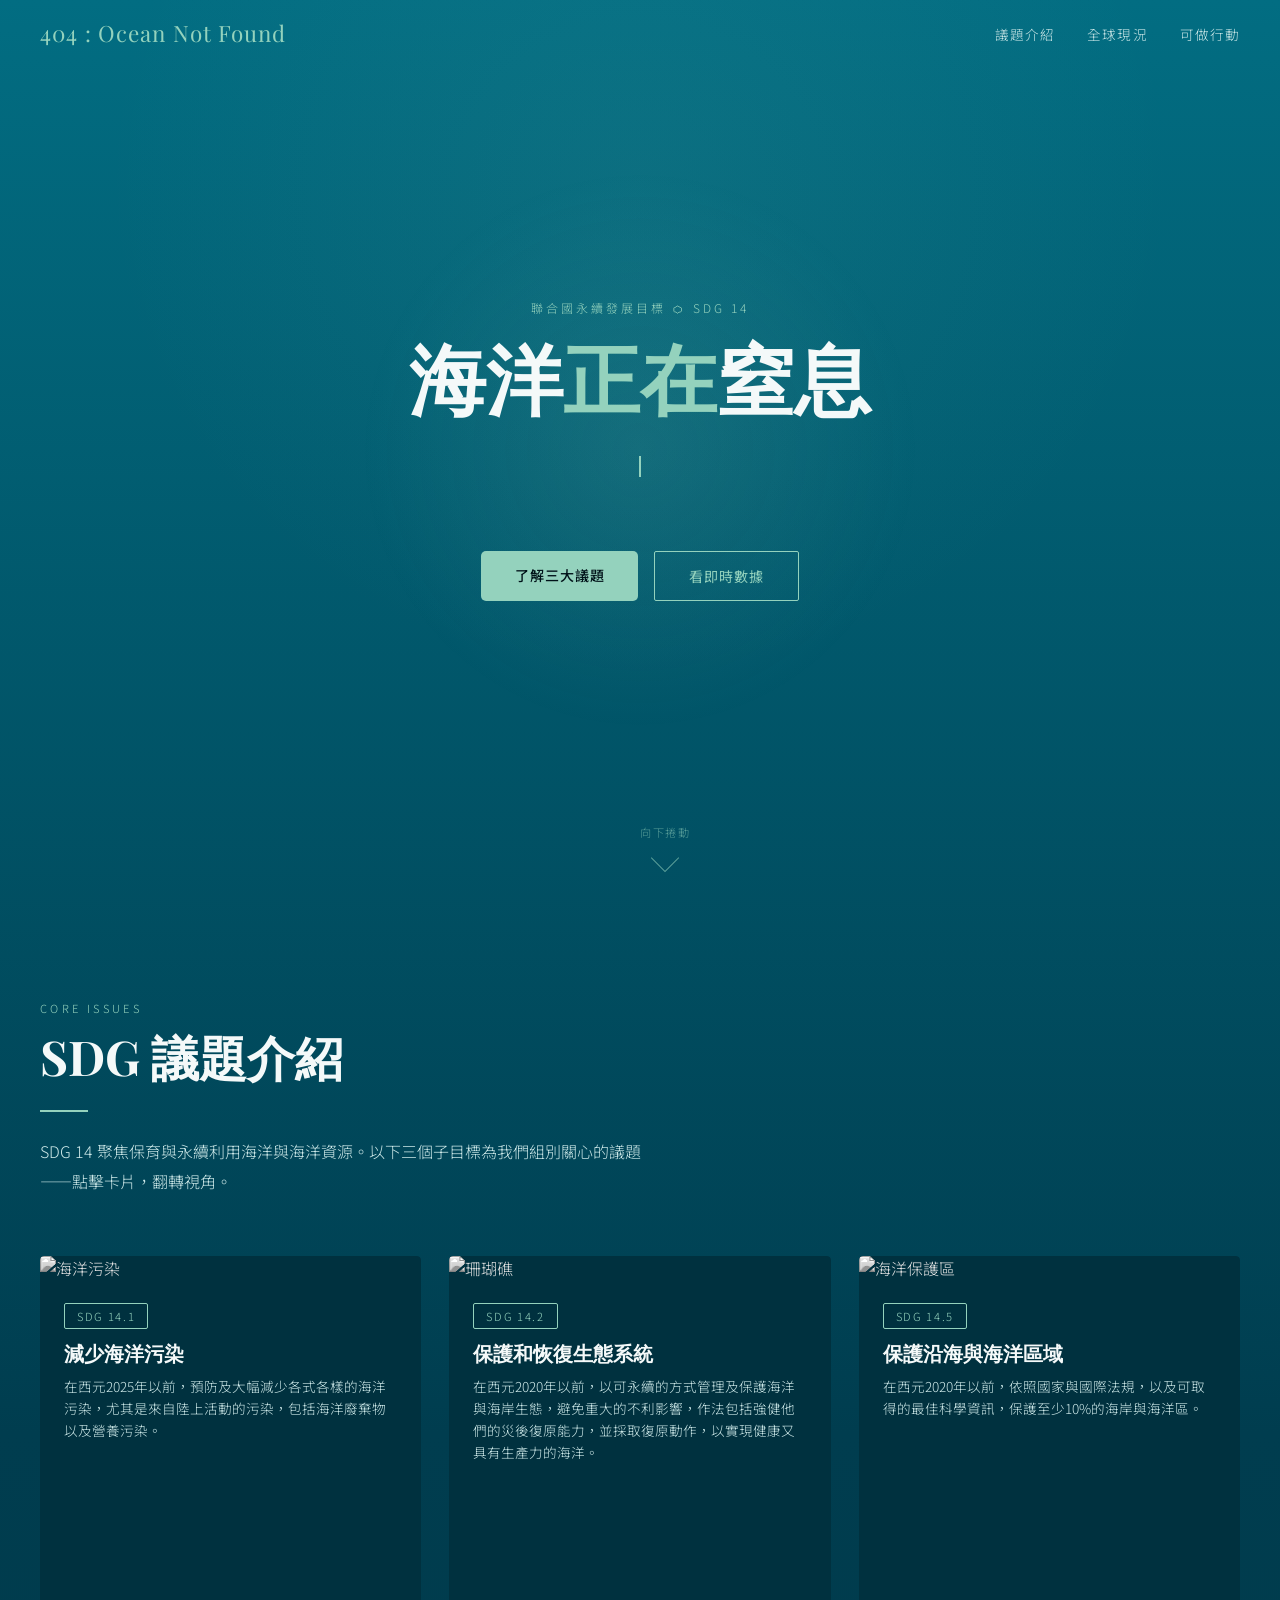
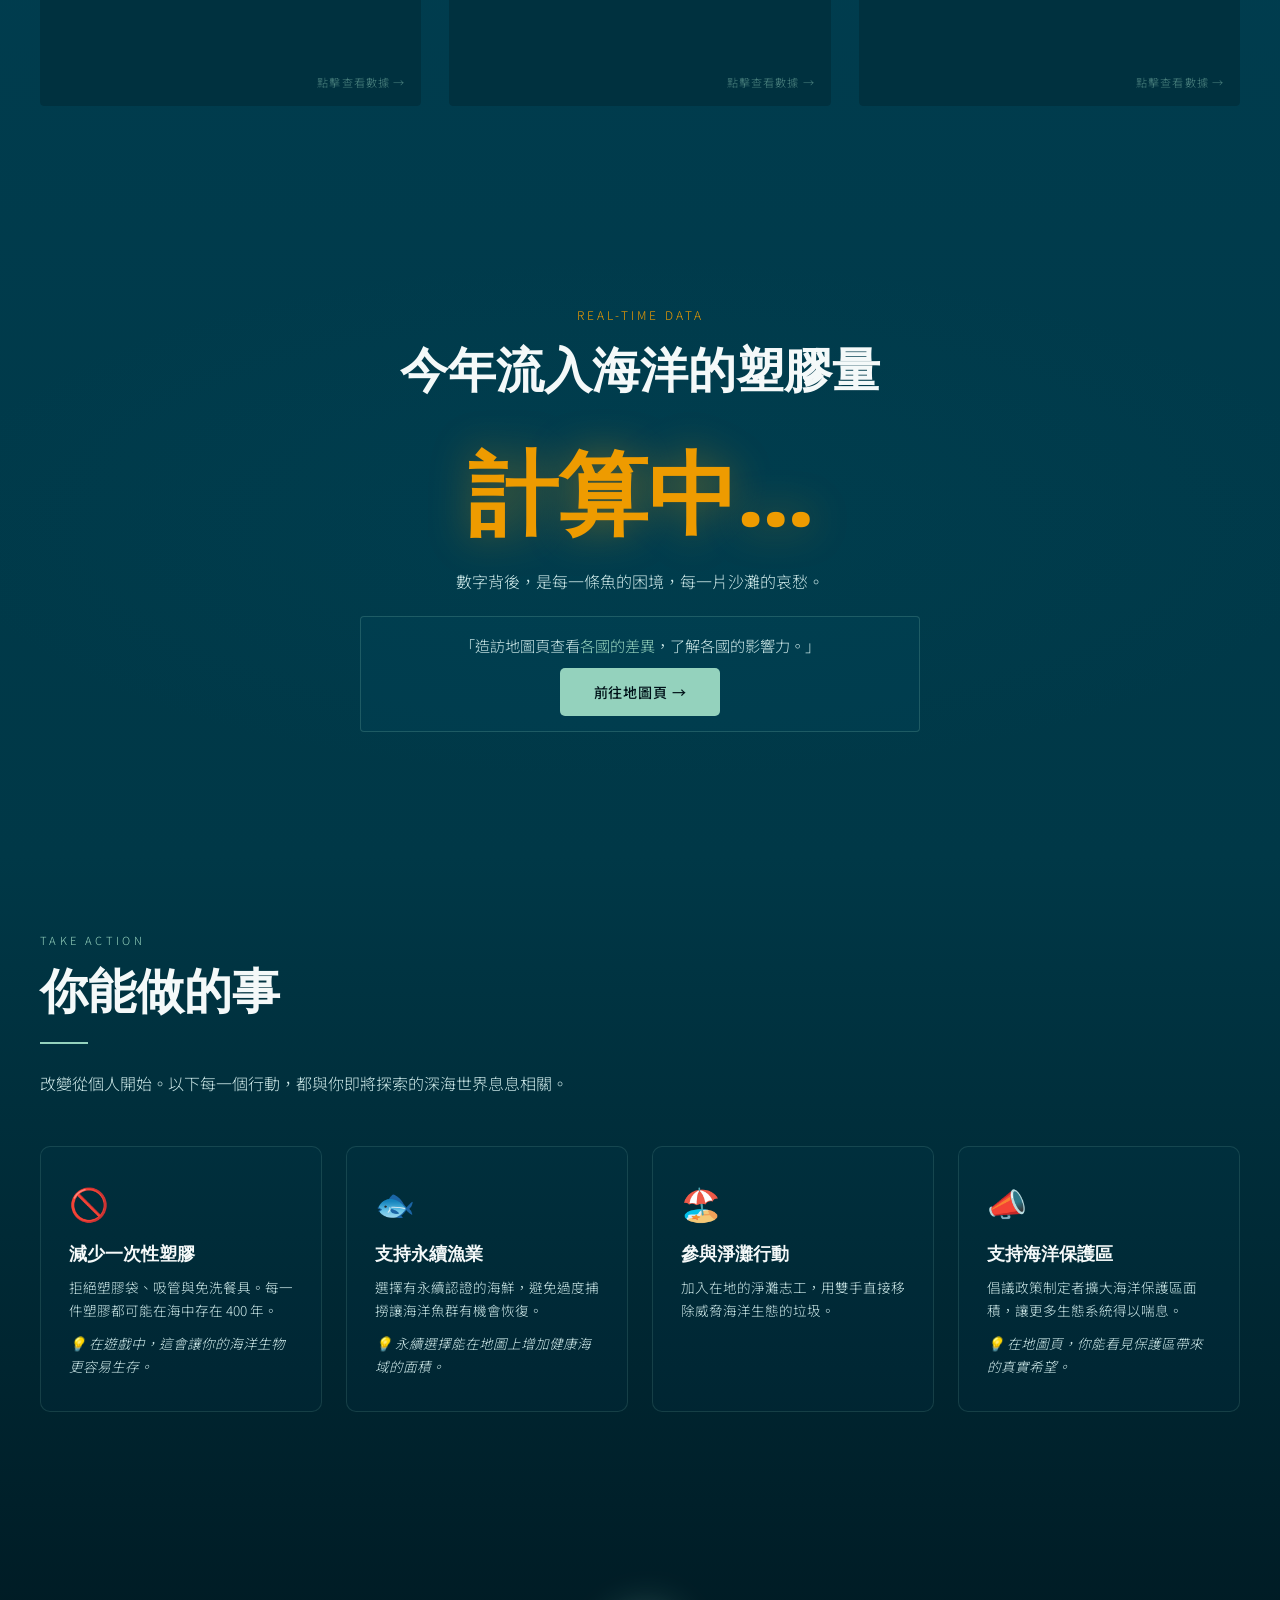
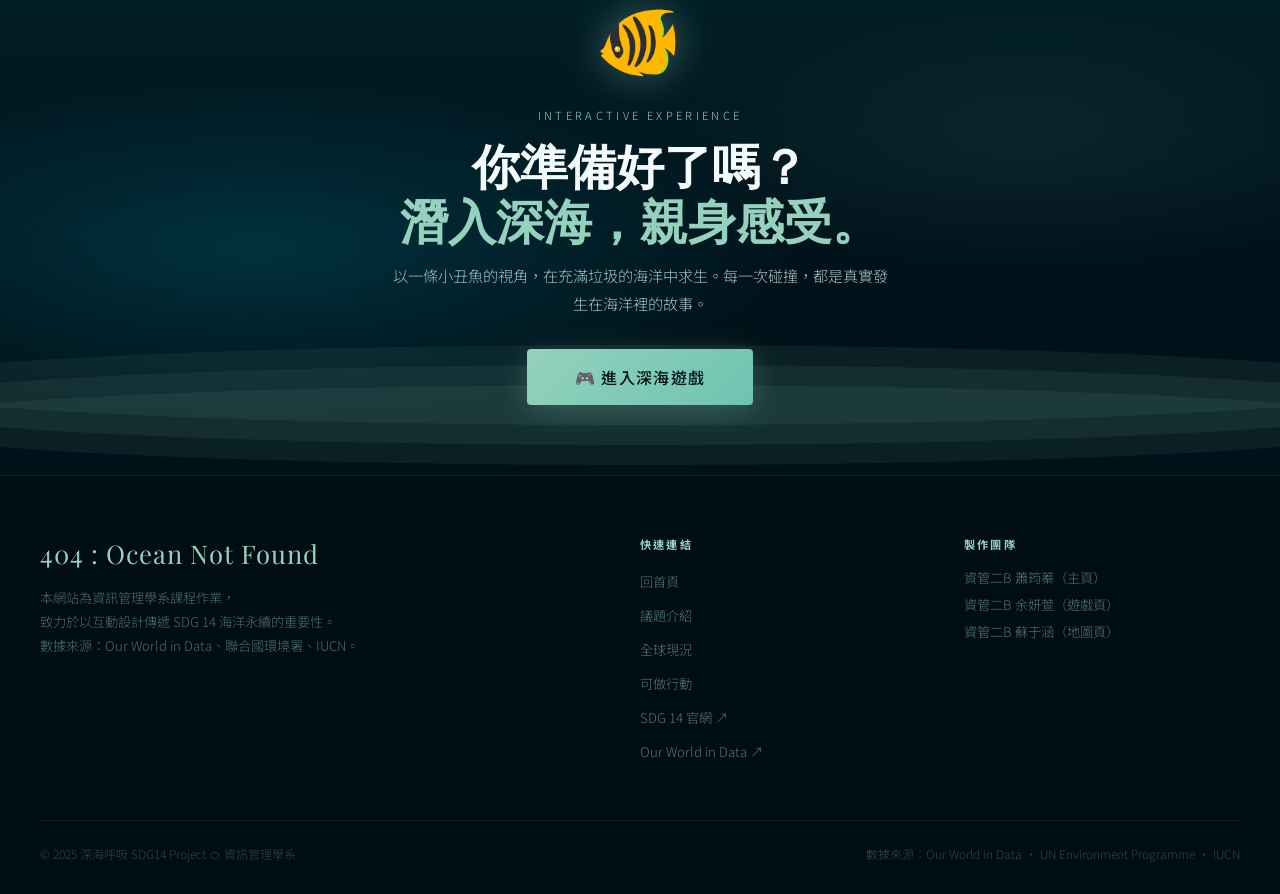
==== commit dc0abec7: "5/12" ====
--- a/index.html
+++ b/index.html
@@ -787,15 +787,6 @@
           <p class="action-game-note">💡 在地圖頁，你能看見保護區帶來的真實希望。</p>
         </div>
       </div>
-
-      <!-- <div class="cta-banner" data-aos="fade-up" data-aos-delay="200">
-        想親身體驗海洋生物的困境嗎？</p>
-        <div class="cta-banner-btns">
-          <a href="claude/index.html" class="btn-primary">進入深海遊戲</a>
-        </div>
-      </div> -->
-
-      <!-- [NEW] GAME ENTRY SECTION -->
     
     </div>
   </section>
@@ -810,7 +801,7 @@
           <p class="game-entry-label">Interactive Experience</p>
           <h2 class="game-entry-title">你準備好了嗎？<br><span>潛入深海，親身感受。</span></h2>
           <p class="game-entry-desc">以一條小丑魚的視角，在充滿垃圾的海洋中求生。每一次碰撞，都是真實發生在海洋裡的故事。</p>
-          <a href="claude/index.html" class="game-entry-btn">🎮 進入深海遊戲</a>
+          <a href="game.html" class="game-entry-btn">🎮 進入深海遊戲</a>
         </div>
       </section>
 
